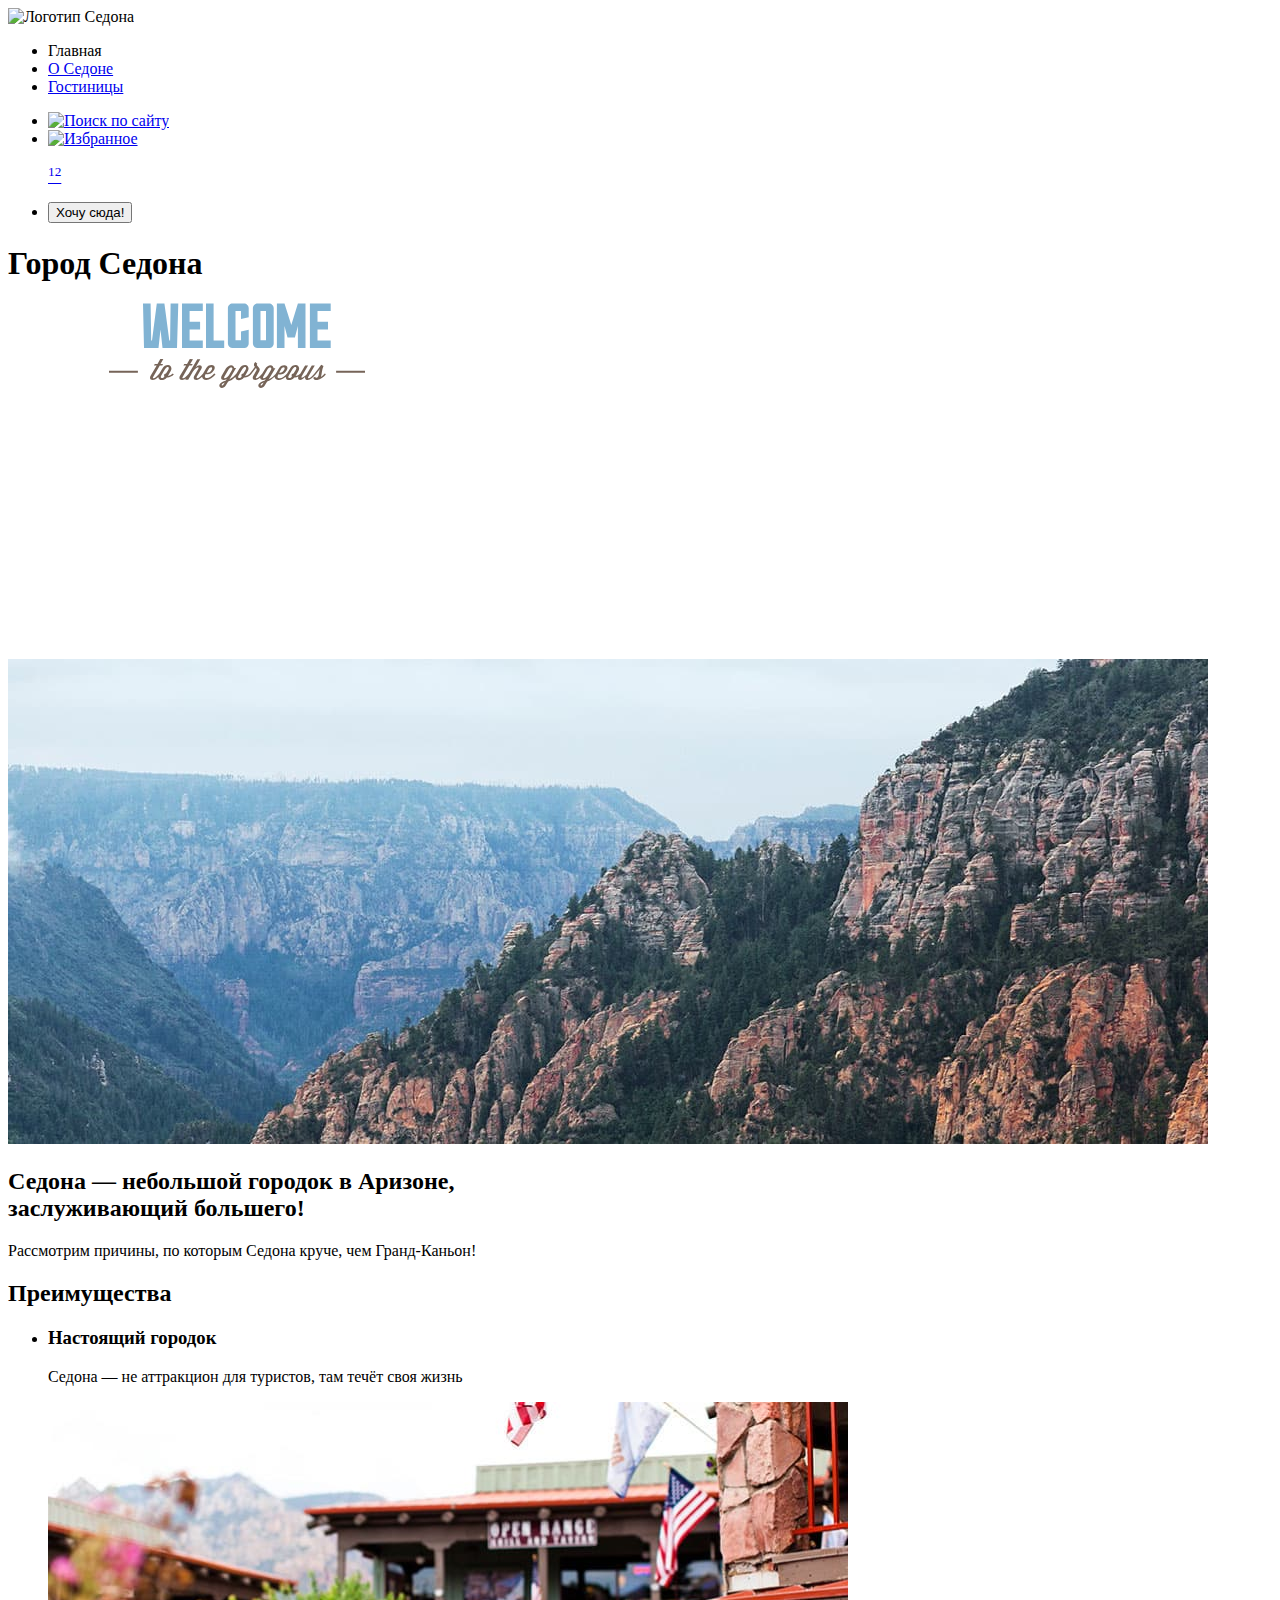
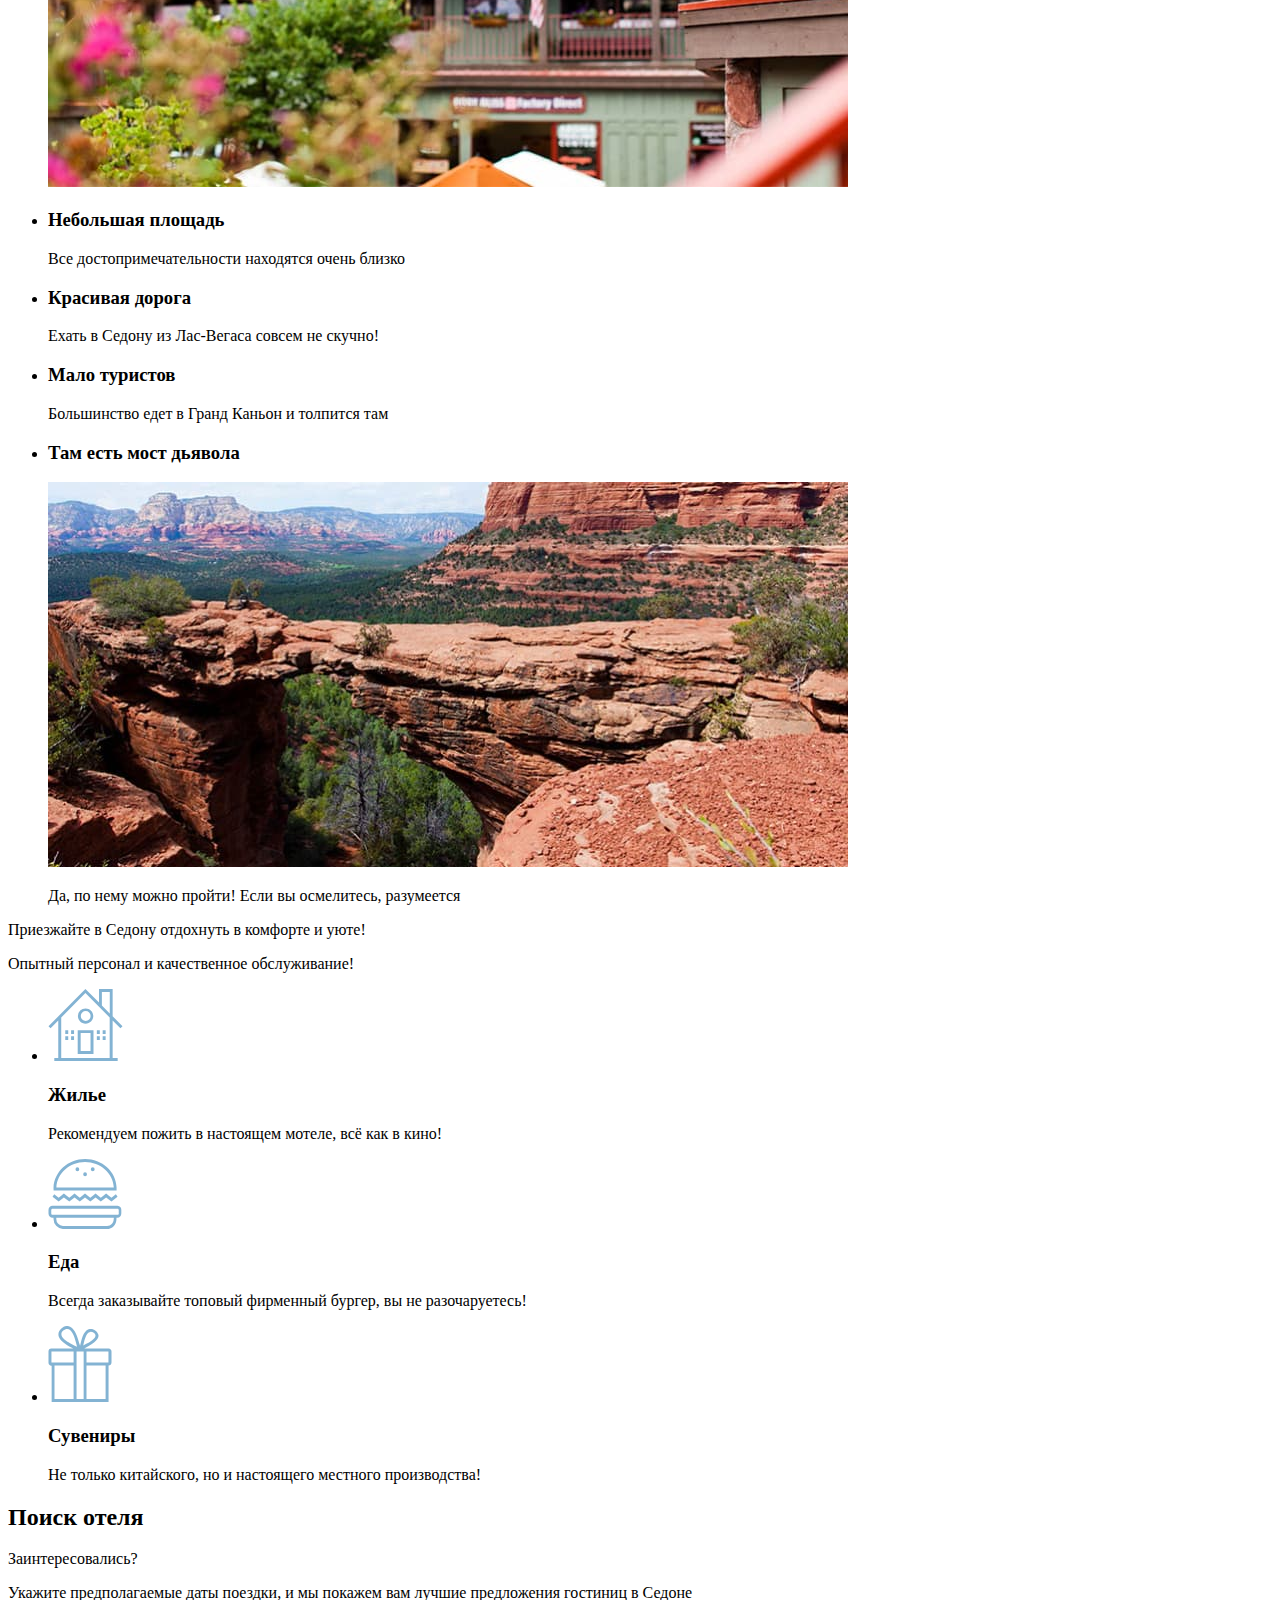
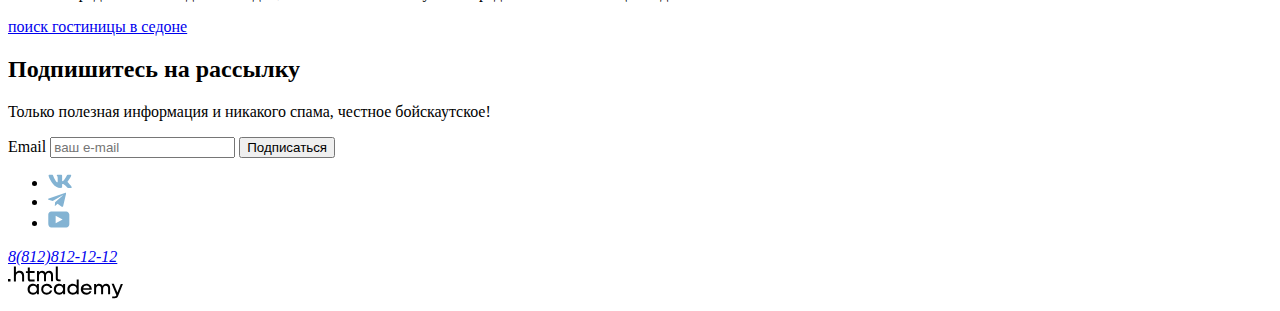
==== index.html @ ebd24264 "Добавляет стилевой файл" ====
<!DOCTYPE html>
<html lang="ru">
  <head>
    <meta charset="utf-8">
    <title>HTML Academy: Седона</title>
    <link rel="stylesheet" href="styles/styles.css">
  </head>
  <body>
    <header class="page-header">
      <a class=logo-link>
       <img class="page-header-logo" src="images\index\header\logo.svg" width="140" height="70"  alt="Логотип Седона">
      </a>
      <nav class="navigation">
        <ul class="navigation-list">
          <li class="navigation-item">
            <a class="navigation-link navigation-link-current">Главная</a>
          </li>
          <li class="navigation-item">
            <a class="navigation-link" href="#">О Седоне</a>
          </li>
          <li class="navigation-item">
            <a class="navigation-link" href="catalog.html">Гостиницы</a>
          </li>
        </ul>
      </nav>
      <nav class="navigation-list navigation-user">
        <ul class="navigation-list">
          <li class="navigation-item">
            <a class="navigation-link" href="#">
              <img class="logo" src="images\index\header\searchicon.svg" width="18" height="18" alt="Поиск по сайту">
            </a>
          </li>
          <li class="navigation-item">
            <a class="navigation-link" href="#">
              <img class="logo" src="images\index\header\hearticon.svg" width="18" height="17" alt="Избранное">
              <p>
                <sup>
                  12
                </sup>
              </p>
            </a>
          </li>
          <li>
          <button type="button">Хочу сюда!</button>
          </li>
        </ul>
      </nav>
    </header>
    <main class="main-index">
      <h1 class="visually-hiden">Город Седона</h1>
      <img class="greetings-picture" src="images\index\main\welcome.svg" width="458" height="352" alt="welcome to the gorgeous sedona, because the grand canyon is sucks!">
      <img class="background-picture" src="images\index\main\indexbackground.jpg" width="1200" height="485" alt="Пейзаж скалистой местности">
      <section class="greetings">
        <h2 class="greetings-description">Седона — небольшой городок в Аризоне,<br>
          заслуживающий большего!</h2>
        <p class="greetings-description-review">Рассмотрим причины, по которым Седона круче, чем Гранд-Каньон!</p>
      </section>
      <section class="advantages">
        <h2 class="visually-hiden">Преимущества</h2>
        <ul class="advantages-list">
          <li class="advantages-item">
            <h3 class="advantages-title">Настоящий городок</h3>
            <p class="advantages-description">Седона — не аттракцион для туристов, там течёт своя жизнь</p>
            <img src="images\index\main\photo1.jpg" width="800" height="385" alt="Открытая терасса ресторана, на заднем плане горы">
          </li>
          <li class="advantages-item">
            <h3 class="advantages-title">Небольшая площадь</h3>
            <p class="advantages-description">Все достопримечательности находятся очень близко</p>
          </li>
          <li class="advantages-item">
            <h3 class="advantages-title">Красивая дорога</h3>
            <p class="advantages-description">Ехать в Седону из Лас-Вегаса совсем не скучно!</p>
          </li>
          <li class="advantages-item">
            <h3 class="advantages-title">Мало туристов</h3>
            <p class="advantages-description">Большинство едет в Гранд Каньон и толпится там</p>
          </li>
          <li class="advantages-item">
            <h3 class="advantages-title">Там есть мост дьявола</h3>
            <img src="images\index\main\photo2.jpg"width="800"height="385" alt="Вид на каньон и мост дьявола">
            <p class="advantages-description">Да, по нему можно пройти! Если вы осмелитесь, разумеется</p>
          </li>
        </ul>
      </section>
      <section class="invitation">
          <p class="invitation">Приезжайте в Седону отдохнуть в комфорте и уюте!</p>
          <p class="invitation">Опытный персонал и качественное обслуживание!</p>
        <ul class="invitation-advertising">
          <li class="invitation-advertising-item">
            <img class="logo-invitation" src="images\index\main\vectorhouse.svg" width="75" height="72" alt="Логотип Дом">
            <h3 class="invitation-advertising-title">Жилье</h3>
            <p class="invitation-advertising-description">Рекомендуем пожить в настоящем мотеле,
              всё как в кино!</p>
          </li>
          <li class="invitation-advertising-item">
            <img class="logo-invitation" src="images\index\main\vectorburger.svg" width="74" height="70" alt="Логотип Бургер">
            <h3 class="invitation-advertising-title">Еда</h3>
            <p class="invitation-advertising-description">Всегда заказывайте
              топовый фирменный бургер, вы не разочаруетесь!</p>
          </li>
          <li class="invitation-advertising-item">
            <img class="logo-invitation" src="images\index\main\vectorbox.svg" width="64" height="76" alt="Логотип Подарок">
            <h3 class="invitation-advertising-title">Сувениры</h3>
            <p class="invitation-advertising-description">Не только китайского,
              но и настоящего местного производства!</p>
          </li>
        </ul>
      </section>
      <section class="hotel-search">
        <h2 class="visually-hiden">Поиск отеля</h2>
        <p class="hotel-search-description">Заинтересовались?</p>
        <p class="hotel-search-description">Укажите предполагаемые даты поездки, и мы покажем вам лучшие предложения гостиниц в Седоне</p>
        <a class="button-hotel-search" href="catalog.html">поиск гостиницы в седоне</a>
      </section>
      <section class="subscribe">
        <h2 class="subscribe-invitation">Подпишитесь на рассылку</h2>
        <p>Только полезная информация и никакого спама, честное бойскаутское!</p>
        <form class="newsletter-form" action="https://echo.htmlacademy.ru/" method="post">
          <label class="visually-hiden" for="newsletter-email">Email</label>
          <input class="field"  placeholder="ваш e-mail" type="email" name="newsletter-email" id="newsletter-email" required>
          <button class="button newsletter-button" type="submit">
            <span class="subscribe">Подписаться</span>
          </button>
        </form>
      </section>
    </main>
    <footer class="page-footer">
      <ul class="navigation-list">
       <li class="link-item">
         <a class="social-link" href="#">
           <img class="logo" src="images\index\footer\vectorvk.svg" width="24" height="14" alt="мы вконтакте">
         </a>
       </li>
       <li class="link-item">
         <a class="social-link" href="#">
           <img class="logo" src="images\index\footer\vectortg.svg" width="18" height="15" alt="мы в telegram">
         </a>
       </li>
       <li>
         <a class="social-link" href="#">
           <img class="logo" src="images\index\footer\vectoru.svg" width="22" height="17" alt="мы на youtube">
         </a>
       </li>
     </ul>
     <address class="contacts-address">
      <a class="contacts-phone" href="tel:8(812)812-12-12">8(812)812-12-12</a>
     </address>
     <img class="logo" src="images\index\footer\htmlacademy.svg" width="115" height="33" alt="html academy">
    </footer>
  </body>
</html>
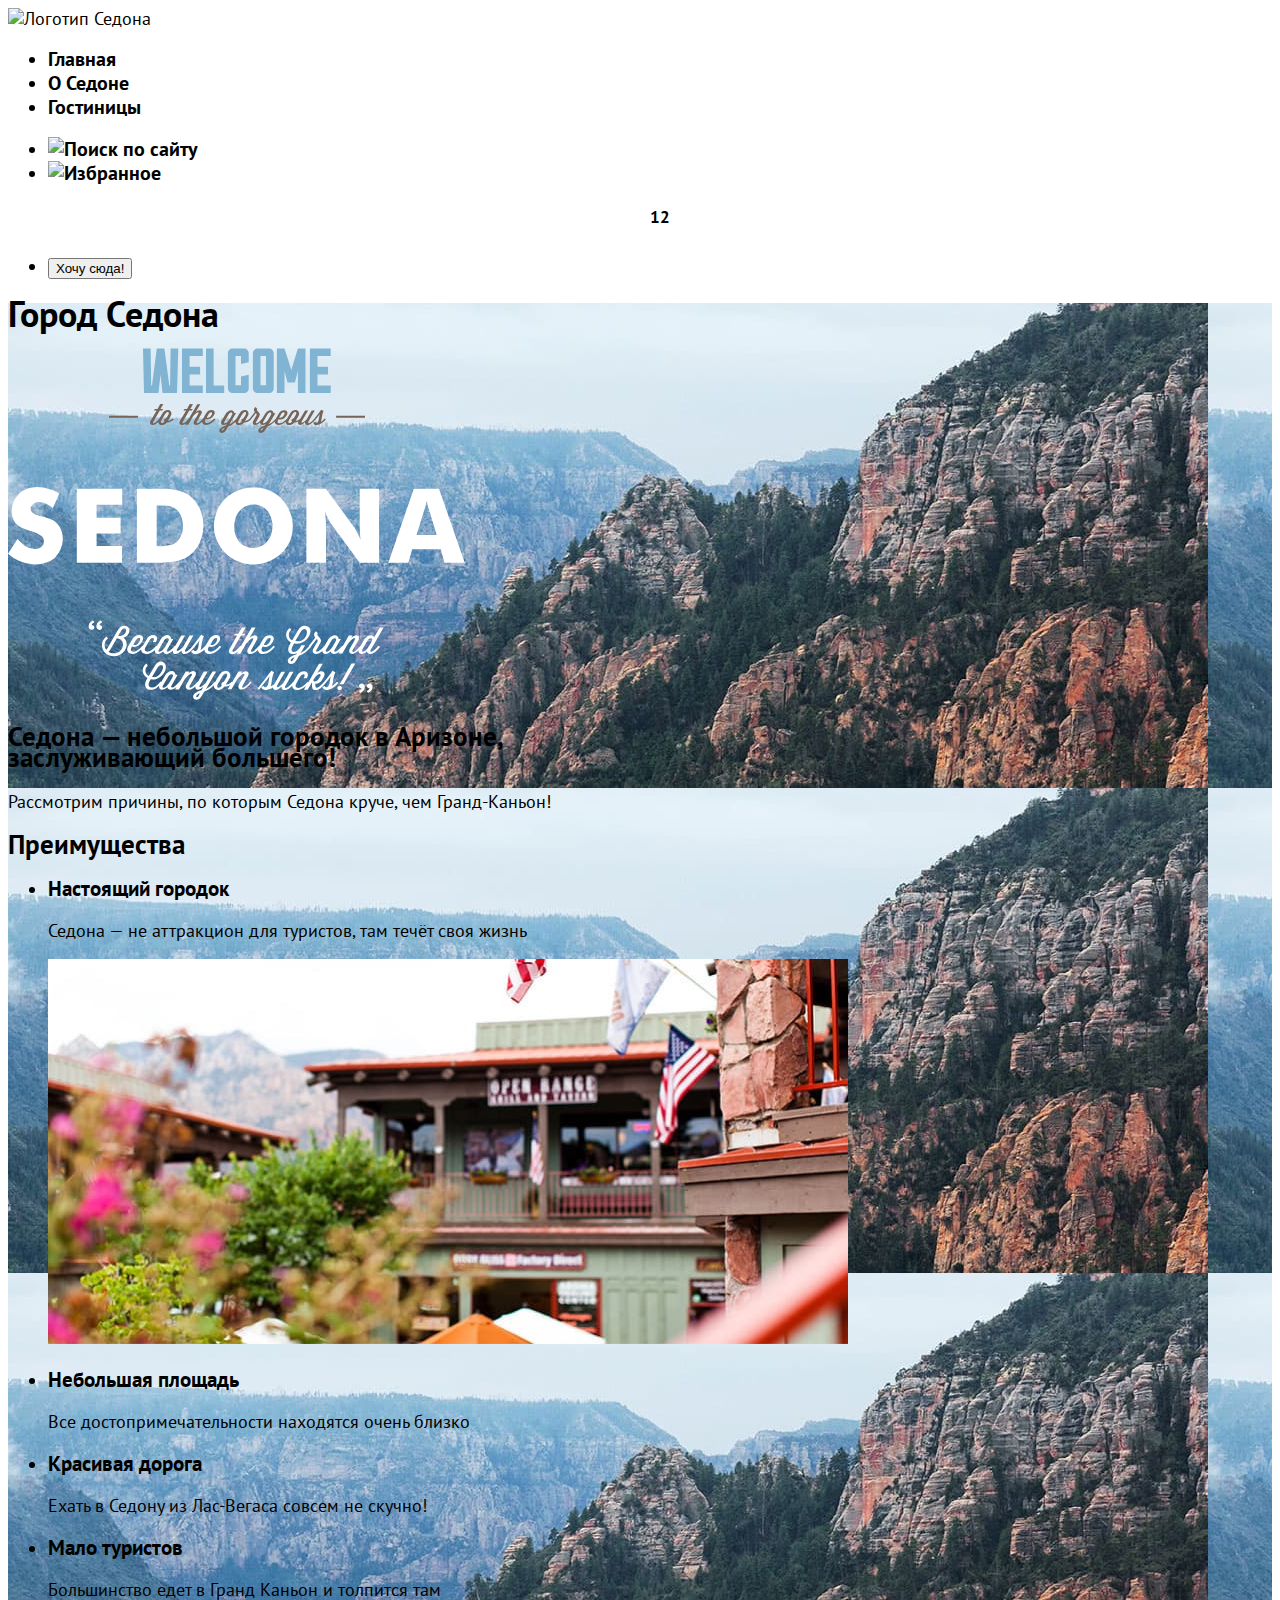
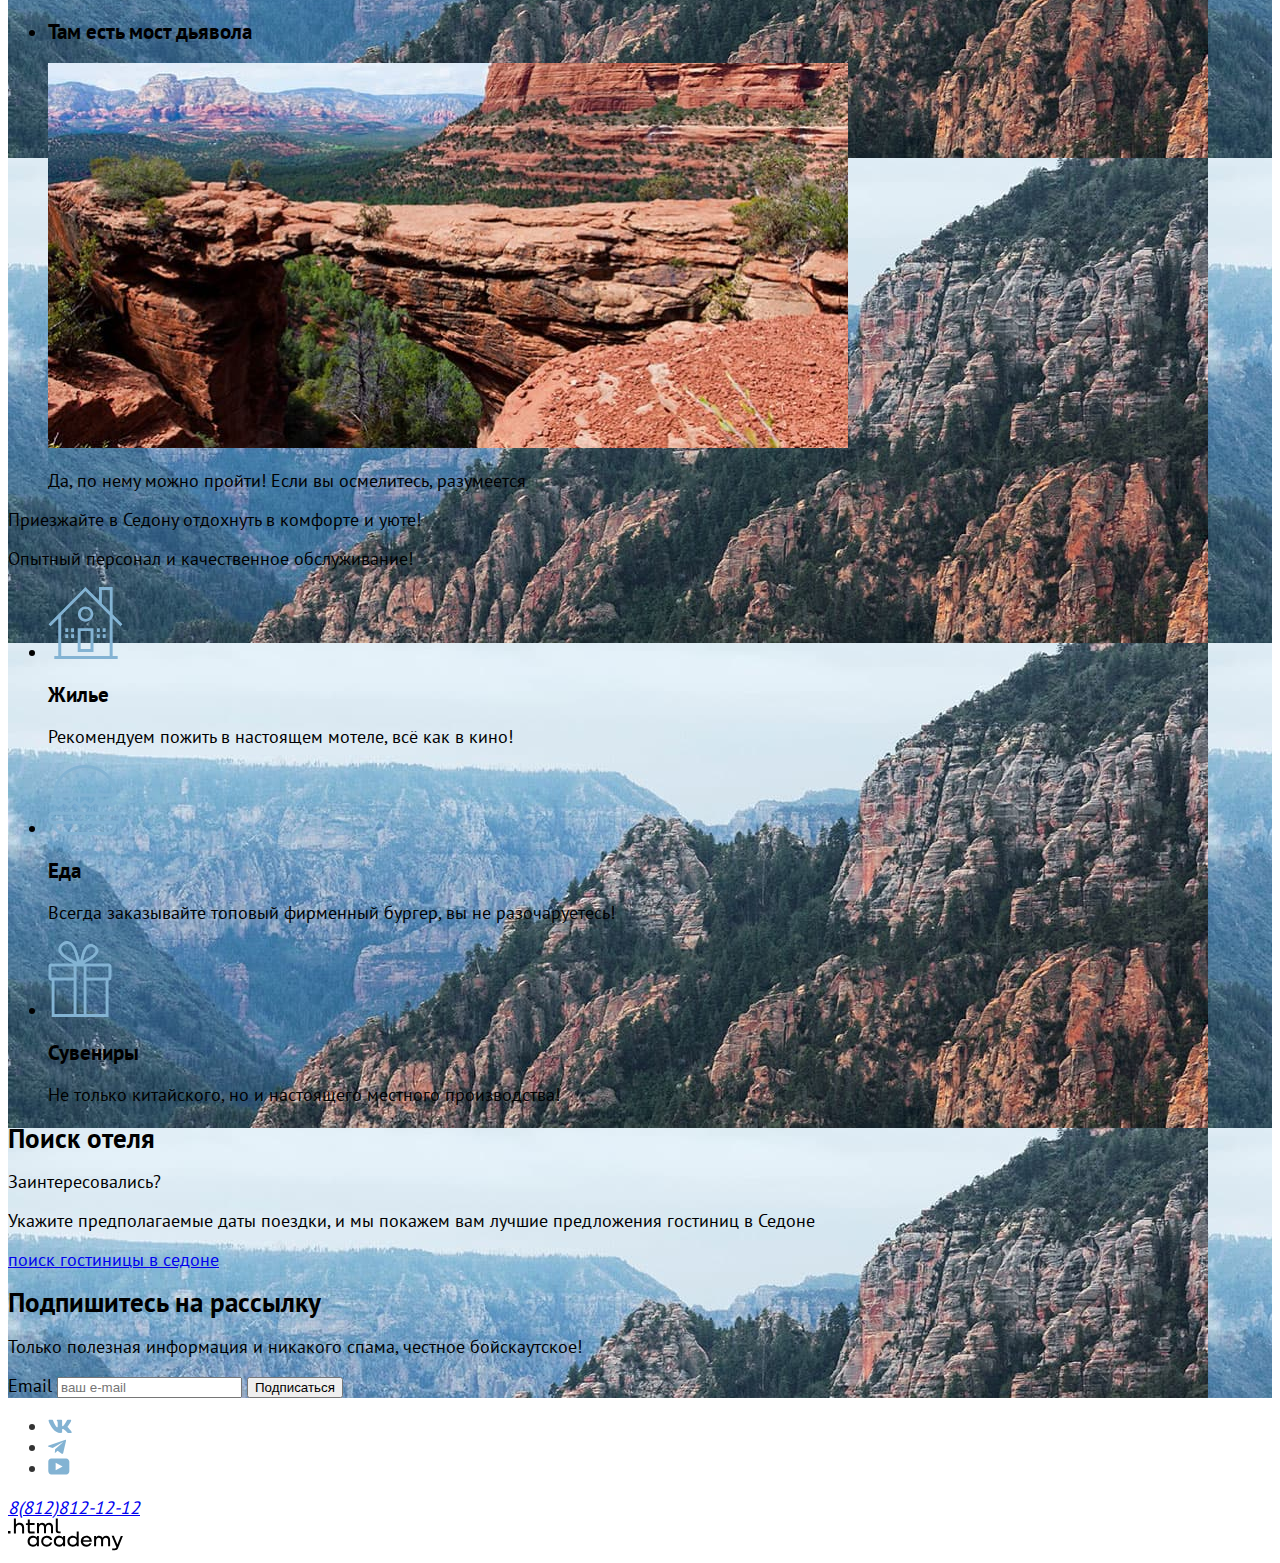
==== commit 7007a2ed: "Добавляет стили и фоновое изображение" ====
--- a/index.html
+++ b/index.html
@@ -49,7 +49,6 @@
     <main class="main-index">
       <h1 class="visually-hiden">Город Седона</h1>
       <img class="greetings-picture" src="images\index\main\welcome.svg" width="458" height="352" alt="welcome to the gorgeous sedona, because the grand canyon is sucks!">
-      <img class="background-picture" src="images\index\main\indexbackground.jpg" width="1200" height="485" alt="Пейзаж скалистой местности">
       <section class="greetings">
         <h2 class="greetings-description">Седона — небольшой городок в Аризоне,<br>
           заслуживающий большего!</h2>
--- a/styles/styles.css
+++ b/styles/styles.css
@@ -0,0 +1,47 @@
+
+@font-face{
+    font-family: "PT Sans";
+    font-style: normal;
+    font-weight: 400;
+    src: url("../fonts/ptsans-400.woff2") format("woff2");
+    font-display: swap;
+}
+
+
+@font-face{
+    font-family: "PT Sans";
+    font-style: normal;
+    font-weight: 700;
+    src: url("../fonts/ptsans-700.woff2") format("woff2");
+    font-display: swap;
+}
+
+body {
+    font-family: "PT Sans", sans-serif;
+    font-size: 18px;
+    line-height: 21px;
+    color:#333333;
+    background-color:#ffffff ;
+}
+
+.page-header {
+color: #000000;
+background-color: #ffffff;
+}
+
+.navigation-link {
+    font-family: "PT Sans", sans-serif;
+    font-size: 20px;
+    line-height: 24px;
+    font-weight: 700;
+    text-align: center;
+    color: inherit;
+    background-color: #ffffff;
+    text-decoration: none;
+}
+
+.main-index {
+    color: #000000;
+    background-color: #ffffff;
+    background-image: url("../images/index/main/indexbackground.jpg");
+}
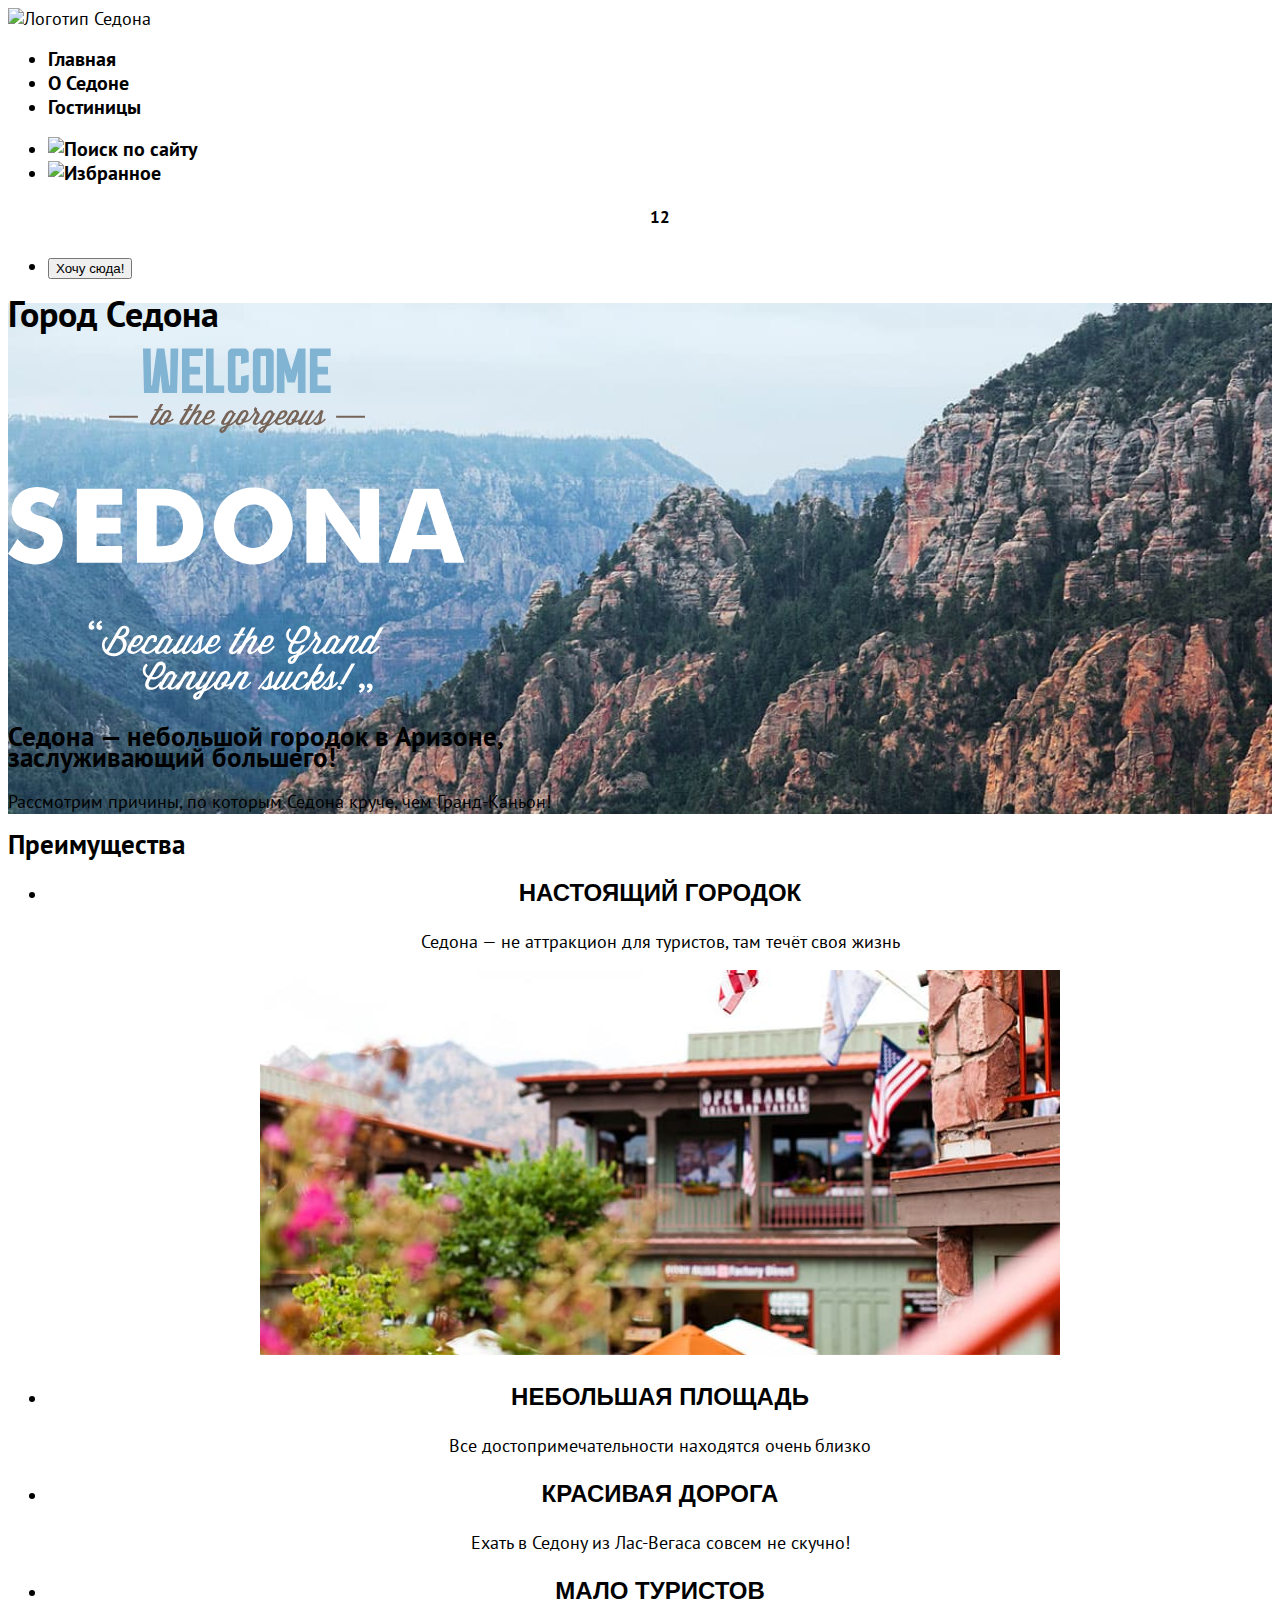
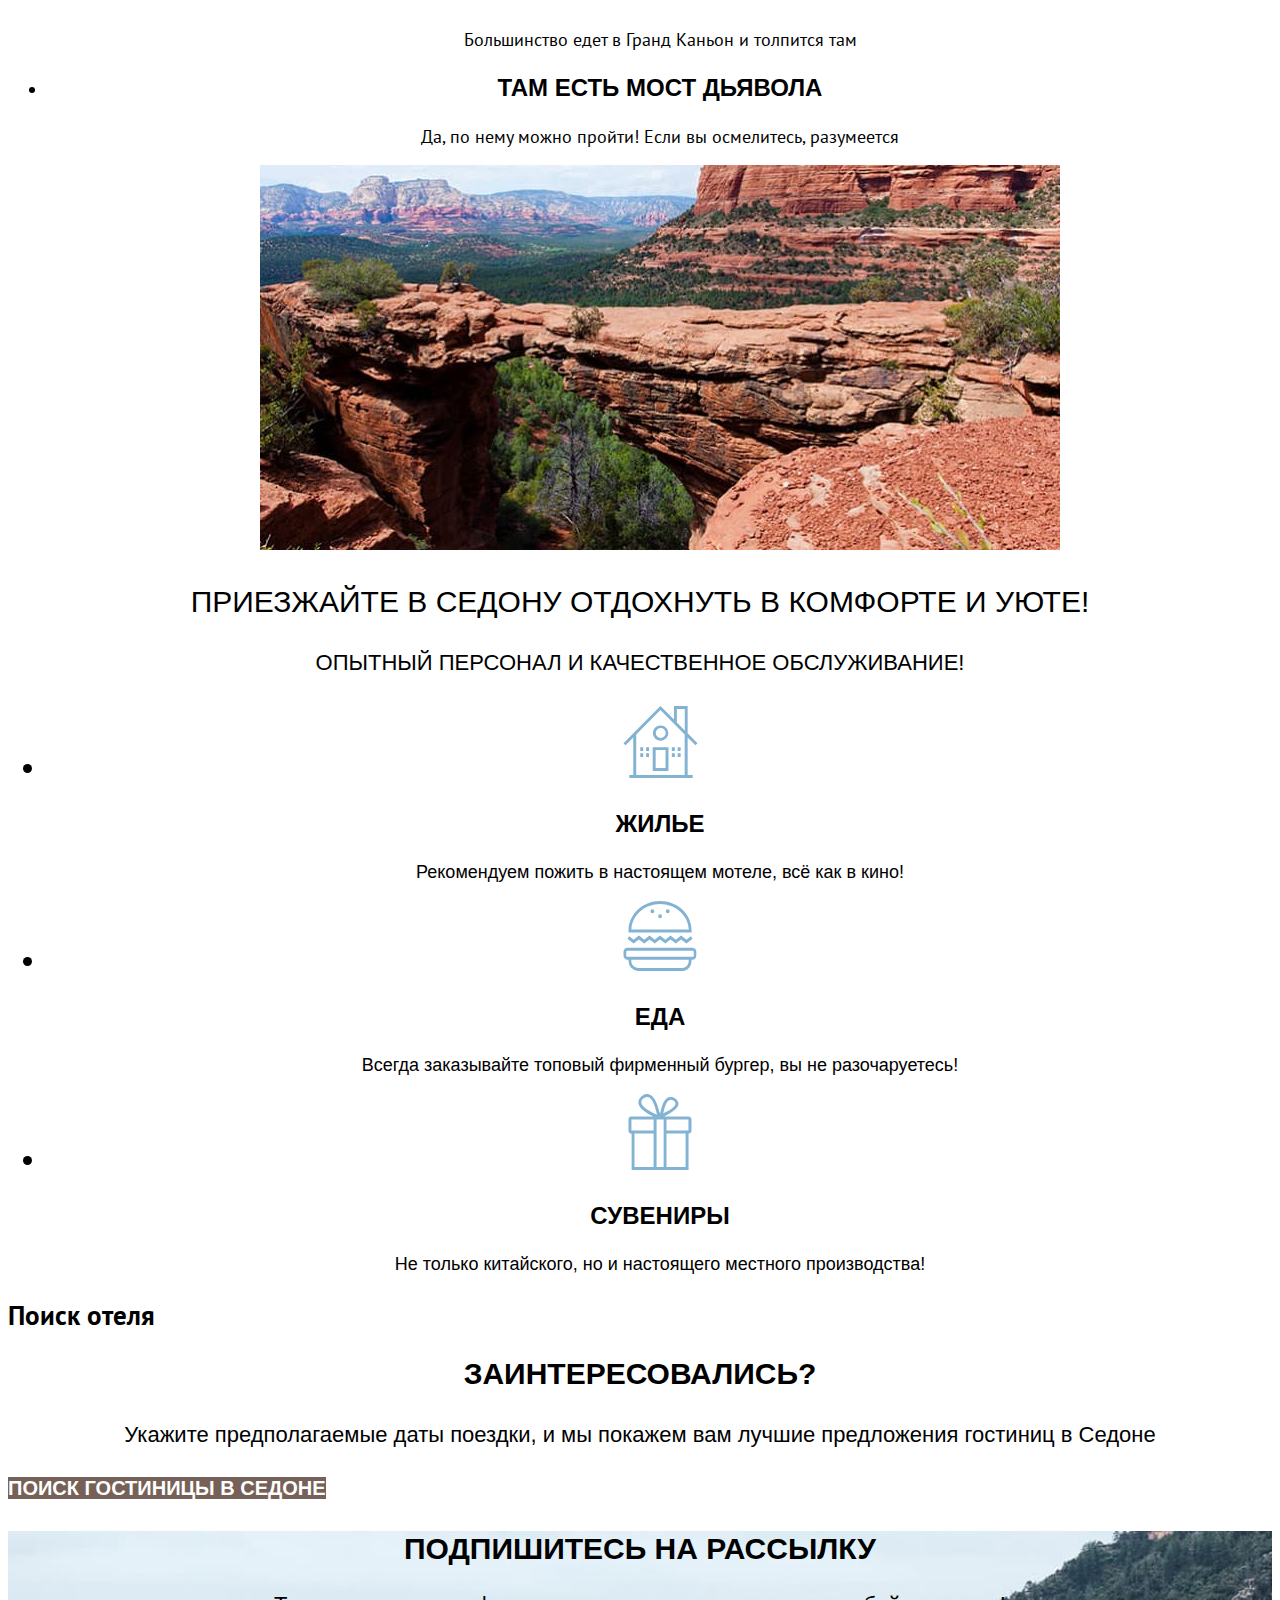
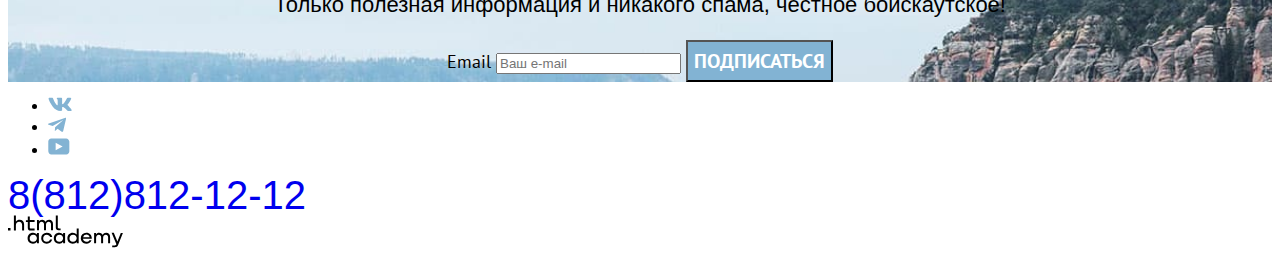
==== commit 861d2a25: "Доделывает стилизацию" ====
--- a/index.html
+++ b/index.html
@@ -13,7 +13,7 @@
       <nav class="navigation">
         <ul class="navigation-list">
           <li class="navigation-item">
-            <a class="navigation-link navigation-link-current">Главная</a>
+            <a class="navigation-link-current">Главная</a>
           </li>
           <li class="navigation-item">
             <a class="navigation-link" href="#">О Седоне</a>
@@ -47,7 +47,7 @@
       </nav>
     </header>
     <main class="main-index">
-      <h1 class="visually-hiden">Город Седона</h1>
+      <h1 class="visually-hidden">Город Седона</h1>
       <img class="greetings-picture" src="images\index\main\welcome.svg" width="458" height="352" alt="welcome to the gorgeous sedona, because the grand canyon is sucks!">
       <section class="greetings">
         <h2 class="greetings-description">Седона — небольшой городок в Аризоне,<br>
@@ -55,7 +55,7 @@
         <p class="greetings-description-review">Рассмотрим причины, по которым Седона круче, чем Гранд-Каньон!</p>
       </section>
       <section class="advantages">
-        <h2 class="visually-hiden">Преимущества</h2>
+        <h2 class="visually-hidden">Преимущества</h2>
         <ul class="advantages-list">
           <li class="advantages-item">
             <h3 class="advantages-title">Настоящий городок</h3>
@@ -76,14 +76,14 @@
           </li>
           <li class="advantages-item">
             <h3 class="advantages-title">Там есть мост дьявола</h3>
+            <p class="advantages-description">Да, по нему можно пройти! Если вы осмелитесь, разумеется</p>
             <img src="images\index\main\photo2.jpg"width="800"height="385" alt="Вид на каньон и мост дьявола">
-            <p class="advantages-description">Да, по нему можно пройти! Если вы осмелитесь, разумеется</p>
           </li>
         </ul>
       </section>
       <section class="invitation">
           <p class="invitation">Приезжайте в Седону отдохнуть в комфорте и уюте!</p>
-          <p class="invitation">Опытный персонал и качественное обслуживание!</p>
+          <p class="invitation-description">Опытный персонал и качественное обслуживание!</p>
         <ul class="invitation-advertising">
           <li class="invitation-advertising-item">
             <img class="logo-invitation" src="images\index\main\vectorhouse.svg" width="75" height="72" alt="Логотип Дом">
@@ -106,19 +106,19 @@
         </ul>
       </section>
       <section class="hotel-search">
-        <h2 class="visually-hiden">Поиск отеля</h2>
-        <p class="hotel-search-description">Заинтересовались?</p>
+        <h2 class="visually-hidden">Поиск отеля</h2>
+        <p class="hotel-search-name">Заинтересовались?</p>
         <p class="hotel-search-description">Укажите предполагаемые даты поездки, и мы покажем вам лучшие предложения гостиниц в Седоне</p>
         <a class="button-hotel-search" href="catalog.html">поиск гостиницы в седоне</a>
       </section>
       <section class="subscribe">
         <h2 class="subscribe-invitation">Подпишитесь на рассылку</h2>
-        <p>Только полезная информация и никакого спама, честное бойскаутское!</p>
+        <p class="subscribe-invitation-description">Только полезная информация и никакого спама, честное бойскаутское!</p>
         <form class="newsletter-form" action="https://echo.htmlacademy.ru/" method="post">
-          <label class="visually-hiden" for="newsletter-email">Email</label>
-          <input class="field"  placeholder="ваш e-mail" type="email" name="newsletter-email" id="newsletter-email" required>
+          <label class="visually-hidden" for="newsletter-email">Email</label>
+          <input class="field"  placeholder="Ваш e-mail" type="email" name="newsletter-email" id="newsletter-email" required>
           <button class="button newsletter-button" type="submit">
-            <span class="subscribe">Подписаться</span>
+            <span class="subscribe-button">Подписаться</span>
           </button>
         </form>
       </section>
--- a/styles/styles.css
+++ b/styles/styles.css
@@ -24,9 +24,32 @@
     background-color:#ffffff ;
 }
 
+.button {
+  font-family: inherit;
+  font-size: 20px;
+  line-height: 36px;
+  font-weight: 700;
+  text-align: center;
+  color: #ffffff;
+  background-color: #82B3D3;
+  text-decoration: none;
+  text-transform: uppercase;
+}
+
 .page-header {
 color: #000000;
 background-color: #ffffff;
+}
+
+.navigation-link-current {
+    font-family: "PT Sans", sans-serif;
+    font-size: 20px;
+    line-height: 24px;
+    font-weight: 700;
+    text-align: center;
+    color: inherit;
+    background-color: #ffffff;
+    text-decoration: solid;
 }
 
 .navigation-link {
@@ -44,4 +67,271 @@
     color: #000000;
     background-color: #ffffff;
     background-image: url("../images/index/main/indexbackground.jpg");
-}
+    background-size: 100% auto;
+    background-repeat: no-repeat;
+}
+
+.advantages-list {
+    text-align: center;
+}
+
+.advantages-title {
+  font-family: "PT Sans Narrow", sans-serif;
+  font-size: 24px;
+  line-height: 28px;
+  text-transform: uppercase;
+}
+
+.invitation {
+  font-family: "PT Sans Narrow", sans-serif;
+  font-size: 30px;
+  line-height: 36px;
+  text-align: center;
+  text-transform: uppercase;
+}
+
+.invitation-description {
+  font-size: 22px;
+  line-height: 26px;
+}
+
+.invitation-advertising-title {
+  font-family: "PT Sans Narrow", sans-serif;
+  font-size: 24px;
+  line-height: 28px;
+  text-align: center;
+  text-transform: uppercase;
+}
+
+.invitation-advertising-description {
+  font-family: "PT Sans Narrow", sans-serif;
+  font-weight: 400;
+  font-size: 18px;
+  line-height: 21px;
+  text-align: center;
+  text-transform: none;
+}
+
+.hotel-search{
+  color: #000000;
+  background-color: #ffffff;
+}
+
+.hotel-search-name {
+font-family: "PT Sans Narrow", sans-serif;
+font-weight: 700;
+font-size: 30px;
+line-height: 36px;
+text-align: center;
+text-transform: uppercase;
+}
+
+.hotel-search-description {
+  font-family: "PT Sans Narrow", sans-serif;
+  font-weight: 400;
+  font-size: 22px;
+  line-height: 26px;
+  text-align: center;
+  text-transform: none;
+}
+
+.button-hotel-search{
+  font-family: "PT Sans Narrow", sans-serif;
+  color: #FFFFFF;
+  background-color: #756157;
+  font-weight: 700;
+  font-size: 20px;
+  line-height: 36px;
+  text-align: center;
+  text-transform: uppercase;
+  text-decoration: none;
+}
+
+.subscribe {
+  color: #000000;
+  background-color: #ffffff;
+  background-image: url("../images/index/main/indexbackground.jpg");
+  background-size: 100% auto;
+  background-repeat: no-repeat;
+
+}
+
+.subscribe-invitation {
+  font-family: "PT Sans Narrow", sans-serif;
+  font-weight: 700;
+  font-size: 30px;
+  line-height: 36px;
+  text-align: center;
+  text-transform: uppercase;
+}
+
+.subscribe-invitation-description {
+    font-family: "PT Sans Narrow", sans-serif;
+    font-weight: 400;
+    font-size: 22px;
+    line-height: 26px;
+    text-align: center;
+    text-transform: none;
+}
+
+.newsletter-form{
+  font-weight: 400;
+  font-size: 18px;
+  line-height: 24px;
+  text-align: center;
+}
+
+.page-footer {
+  font-size: 14px;
+  font-weight: 700;
+  color: #000000;
+  background-color: #ffffff;
+}
+
+.contacts-phone{
+    font-family: "PT Sans Narrow", sans-serif;
+    font-weight: 400;
+    font-size: 40px;
+    font-style: normal;
+    line-height: 40px;
+    text-align: center;
+    text-decoration: none;
+}
+
+.inner-header-title {
+  font-weight: 700;
+  font-size: 60px;
+  line-height: 78px;
+  text-transform: capitalize;
+}
+
+.breadcrumbs {
+  color: #ffffff;
+  background-color: #82B3D3;
+  background-image: url("../images/index/main/indexbackground.jpg");
+}
+
+.breadcrumbs-link {
+  color: inherit;
+}
+
+.catalog-filter-title {
+  font-family: "PT Sans Narrow", sans-serif;
+  font-size: 20px;
+  line-height: 24px;
+  font-weight: 700;
+  color: #242424;
+  text-transform: capitalize;
+}
+
+.catalog-filter-item {
+  font-size: 18px;
+  line-height: 23px;
+  font-weight: 400;
+  color: #ffffff;
+  background-color: #000000;
+}
+
+.button-current {
+  font-size: 20px;
+  line-height: 36px;
+  font-weight: 700;
+  text-align: center;
+  color: #000000;
+  background: none;
+  text-decoration: none;
+  text-transform: uppercase;
+}
+
+.search {
+  font-family: "PT Sans Narrow", sans-serif;
+  font-size: 30px;
+  line-height: 36px;
+  font-weight: 700;
+}
+
+.select-control {
+  font-size: 18px;
+  line-height: 21px;
+  font-weight: 400;
+}
+
+.product-card-title {
+  font-family: "PT Sans Narrow", sans-serif;
+  color: #000000;
+  font-size: 24px;
+  line-height: 28px;
+  font-weight: 700;
+  text-decoration: none;
+}
+.product-card-name{
+  font-size: 18px;
+  line-height: 21px;
+  font-weight: 400;
+  text-decoration: none;
+}
+
+.product-card-price{
+  font-size: 18px;
+  line-height: 21px;
+  font-weight: 400;
+  text-decoration: none;
+  text-align: right;
+}
+
+.product-card-button{
+  font-size: 16px;
+  line-height: 20px;
+  font-weight: 700;
+  text-decoration: none;
+  color: #ffffff;
+  background-color: #756157;
+  text-transform: uppercase;
+  text-align: center;
+}
+
+.button-favorites{
+  font-size: 16px;
+  line-height: 20px;
+  font-weight: 700;
+  text-decoration: none;
+  color: #ffffff;
+  background-color: #82B3D3;
+  text-transform: uppercase;
+  text-align: center;
+}
+
+.product-card-rating{
+  font-size: 16px;
+  line-height: 20px;
+  font-weight: 700;
+  text-decoration: none;
+  color: #333333;
+  background-color: #F2F2F2;
+  text-transform: uppercase;
+  text-align: center;
+}
+
+.pagination {
+  background-color: #ffffff;
+}
+
+.pagination-button {
+  color: #ffffff;
+  background-color: #82B3D3;
+  text-decoration: none;
+  font-size: 20px;
+  line-height: 36px;
+  font-weight: 700;
+  text-align: center;
+}
+
+.pagination-button-current {
+  color: #000000;
+  background-color: #F2F2F2;
+  text-decoration: none;
+  font-size: 20px;
+  line-height: 36px;
+  font-weight: 700;
+  text-align: center;
+}
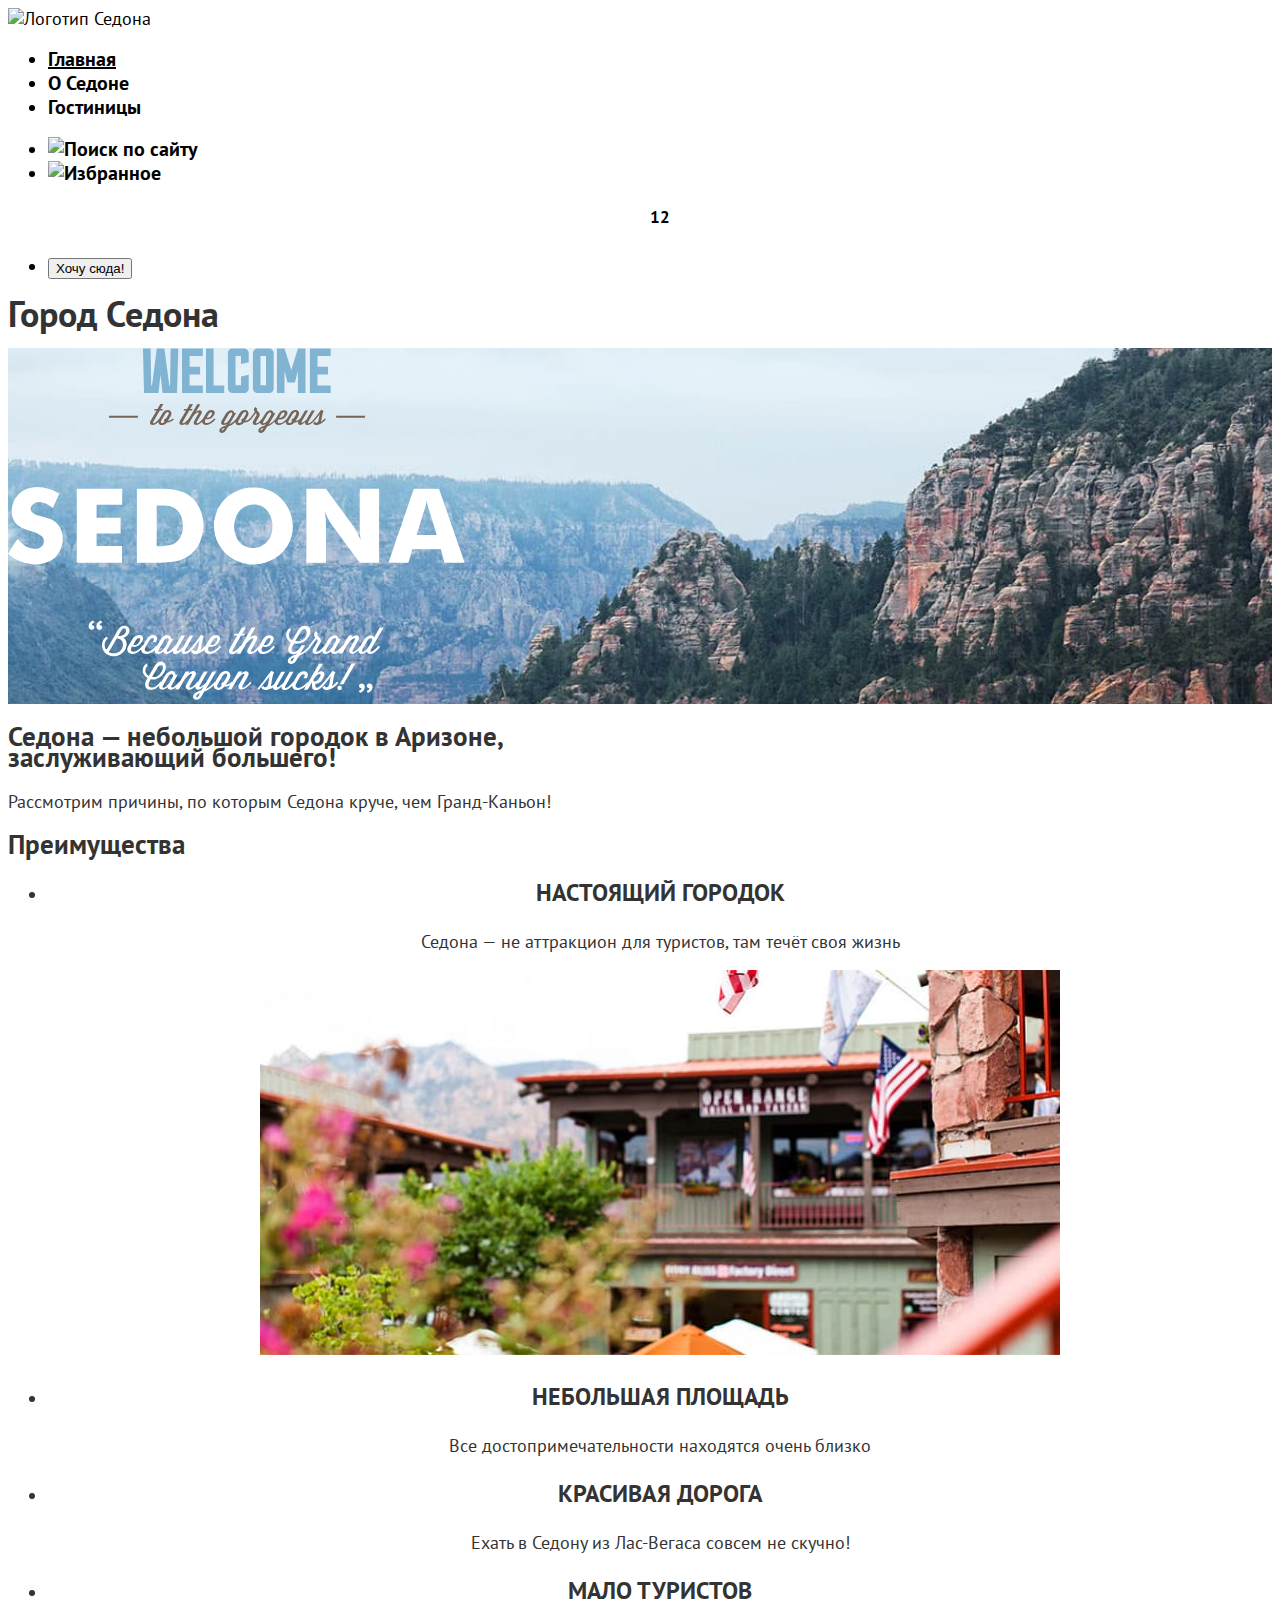
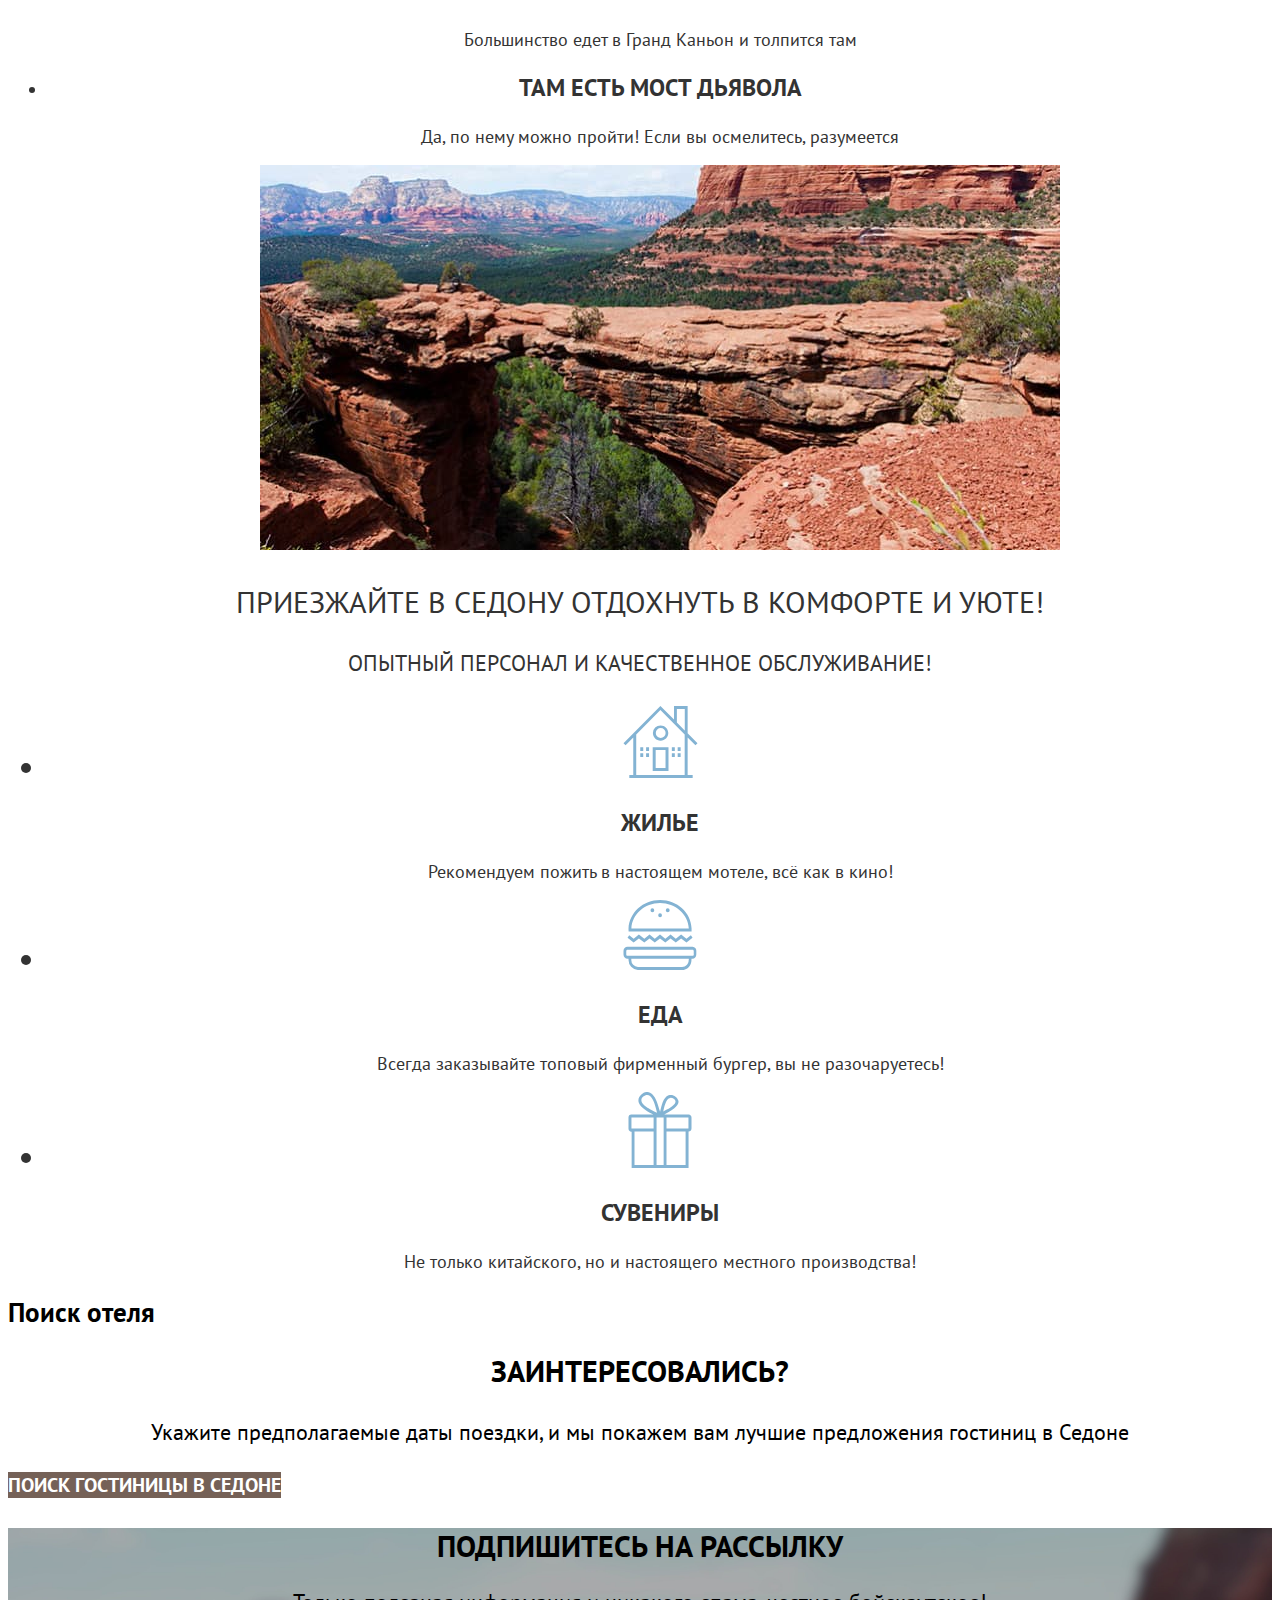
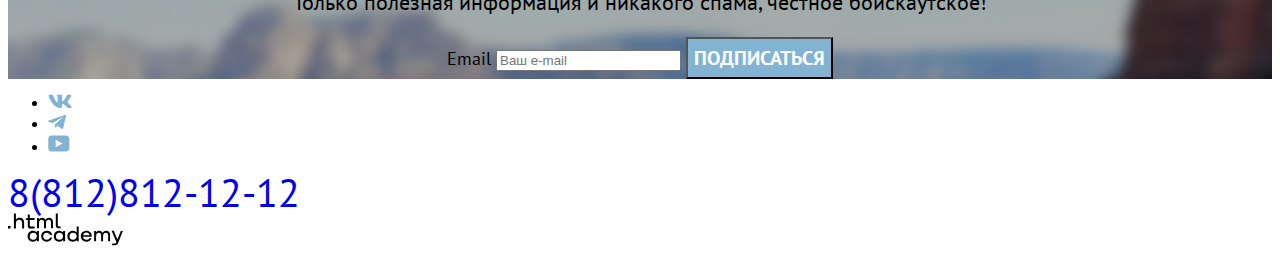
==== commit 96b0ac14: "Исправляет недочеты" ====
--- a/index.html
+++ b/index.html
@@ -48,7 +48,9 @@
     </header>
     <main class="main-index">
       <h1 class="visually-hidden">Город Седона</h1>
-      <img class="greetings-picture" src="images\index\main\welcome.svg" width="458" height="352" alt="welcome to the gorgeous sedona, because the grand canyon is sucks!">
+       <section class="town">
+        <img class="greetings-picture" src="images\index\main\welcome.svg" width="458" height="352" alt="welcome to the gorgeous sedona, because the grand canyon is sucks!">
+       </section>
       <section class="greetings">
         <h2 class="greetings-description">Седона — небольшой городок в Аризоне,<br>
           заслуживающий большего!</h2>
--- a/styles/styles.css
+++ b/styles/styles.css
@@ -1,27 +1,27 @@
 
 @font-face{
-    font-family: "PT Sans";
-    font-style: normal;
-    font-weight: 400;
-    src: url("../fonts/ptsans-400.woff2") format("woff2");
-    font-display: swap;
+  font-family: "PT Sans";
+  font-style: normal;
+  font-weight: 400;
+  src: url("../fonts/ptsans-400.woff2") format("woff2");
+  font-display: swap;
 }
 
 
 @font-face{
-    font-family: "PT Sans";
-    font-style: normal;
-    font-weight: 700;
-    src: url("../fonts/ptsans-700.woff2") format("woff2");
-    font-display: swap;
+  font-family: "PT Sans";
+  font-style: normal;
+  font-weight: 700;
+  src: url("../fonts/ptsans-700.woff2") format("woff2");
+  font-display: swap;
 }
 
 body {
-    font-family: "PT Sans", sans-serif;
-    font-size: 18px;
-    line-height: 21px;
-    color:#333333;
-    background-color:#ffffff ;
+  font-family: "PT Sans", sans-serif;
+  font-size: 18px;
+  line-height: 21px;
+  color:#333333;
+  background-color:#ffffff ;
 }
 
 .button {
@@ -38,52 +38,45 @@
 
 .page-header {
 color: #000000;
-background-color: #ffffff;
 }
 
 .navigation-link-current {
-    font-family: "PT Sans", sans-serif;
-    font-size: 20px;
-    line-height: 24px;
-    font-weight: 700;
-    text-align: center;
-    color: inherit;
-    background-color: #ffffff;
-    text-decoration: solid;
+  font-size: 20px;
+  line-height: 24px;
+  font-weight: 700;
+  text-align: center;
+  color: inherit;
+  text-decoration: underline;
 }
 
 .navigation-link {
-    font-family: "PT Sans", sans-serif;
-    font-size: 20px;
-    line-height: 24px;
-    font-weight: 700;
-    text-align: center;
-    color: inherit;
-    background-color: #ffffff;
-    text-decoration: none;
-}
-
-.main-index {
-    color: #000000;
-    background-color: #ffffff;
-    background-image: url("../images/index/main/indexbackground.jpg");
-    background-size: 100% auto;
-    background-repeat: no-repeat;
+  font-size: 20px;
+  line-height: 24px;
+  font-weight: 700;
+  text-align: center;
+  color: inherit;
+  text-decoration: none;
+}
+
+.town {
+  color: #000000;
+  background-color: #ffffff;
+  background-image: url("../images/index/main/indexbackground.jpg");
+  background-size: 100% auto;
+  background-repeat: no-repeat;
 }
 
 .advantages-list {
-    text-align: center;
+  text-align: center;
 }
 
 .advantages-title {
-  font-family: "PT Sans Narrow", sans-serif;
   font-size: 24px;
   line-height: 28px;
   text-transform: uppercase;
 }
 
 .invitation {
-  font-family: "PT Sans Narrow", sans-serif;
   font-size: 30px;
   line-height: 36px;
   text-align: center;
@@ -96,7 +89,6 @@
 }
 
 .invitation-advertising-title {
-  font-family: "PT Sans Narrow", sans-serif;
   font-size: 24px;
   line-height: 28px;
   text-align: center;
@@ -104,7 +96,6 @@
 }
 
 .invitation-advertising-description {
-  font-family: "PT Sans Narrow", sans-serif;
   font-weight: 400;
   font-size: 18px;
   line-height: 21px;
@@ -118,16 +109,14 @@
 }
 
 .hotel-search-name {
-font-family: "PT Sans Narrow", sans-serif;
-font-weight: 700;
-font-size: 30px;
-line-height: 36px;
-text-align: center;
-text-transform: uppercase;
+ font-weight: 700;
+ font-size: 30px;
+ line-height: 36px;
+ text-align: center;
+ text-transform: uppercase;
 }
 
 .hotel-search-description {
-  font-family: "PT Sans Narrow", sans-serif;
   font-weight: 400;
   font-size: 22px;
   line-height: 26px;
@@ -136,7 +125,6 @@
 }
 
 .button-hotel-search{
-  font-family: "PT Sans Narrow", sans-serif;
   color: #FFFFFF;
   background-color: #756157;
   font-weight: 700;
@@ -147,17 +135,16 @@
   text-decoration: none;
 }
 
-.subscribe {
-  color: #000000;
-  background-color: #ffffff;
-  background-image: url("../images/index/main/indexbackground.jpg");
+.subscribe{
+  color: #000000;
+  background-color: #ffffff;
+  background-image: url("../images/index/main/backgrounsecond.jpg");
   background-size: 100% auto;
   background-repeat: no-repeat;
-
-}
+}
+
 
 .subscribe-invitation {
-  font-family: "PT Sans Narrow", sans-serif;
   font-weight: 700;
   font-size: 30px;
   line-height: 36px;
@@ -166,12 +153,11 @@
 }
 
 .subscribe-invitation-description {
-    font-family: "PT Sans Narrow", sans-serif;
-    font-weight: 400;
-    font-size: 22px;
-    line-height: 26px;
-    text-align: center;
-    text-transform: none;
+  font-weight: 400;
+  font-size: 22px;
+  line-height: 26px;
+  text-align: center;
+  text-transform: none;
 }
 
 .newsletter-form{
@@ -189,16 +175,24 @@
 }
 
 .contacts-phone{
-    font-family: "PT Sans Narrow", sans-serif;
-    font-weight: 400;
-    font-size: 40px;
-    font-style: normal;
-    line-height: 40px;
-    text-align: center;
-    text-decoration: none;
+  font-weight: 400;
+  font-size: 40px;
+  font-style: normal;
+  line-height: 40px;
+  text-align: center;
+  text-decoration: none;
+}
+
+.hotels-filters {
+  background-image: url("../images/catalog/main/backgroundcatalog.jpg");
+  color:#ffffff;
+  background-color: #000000;
+  background-size: 100% auto;
+  background-repeat: no-repeat;
 }
 
 .inner-header-title {
+  color: #ffffff;
   font-weight: 700;
   font-size: 60px;
   line-height: 78px;
@@ -207,8 +201,6 @@
 
 .breadcrumbs {
   color: #ffffff;
-  background-color: #82B3D3;
-  background-image: url("../images/index/main/indexbackground.jpg");
 }
 
 .breadcrumbs-link {
@@ -216,11 +208,10 @@
 }
 
 .catalog-filter-title {
-  font-family: "PT Sans Narrow", sans-serif;
+  color: #ffffff;
   font-size: 20px;
   line-height: 24px;
   font-weight: 700;
-  color: #242424;
   text-transform: capitalize;
 }
 
@@ -229,7 +220,6 @@
   line-height: 23px;
   font-weight: 400;
   color: #ffffff;
-  background-color: #000000;
 }
 
 .button-current {
@@ -243,21 +233,39 @@
   text-transform: uppercase;
 }
 
+.button-catalog{
+  font-size: 16px;
+  line-height: 20px;
+  font-weight: 700;
+  text-align: center;
+  color: #ffffff;
+  background: none;
+  text-decoration: none;
+  text-transform: uppercase;
+}
+
+.button-catalog-current{
+  font-size: 16px;
+  line-height: 20px;
+  font-weight: 700;
+  text-align: center;
+  color: #ffffff;
+  background-color:#82B3D3;
+  text-decoration: none;
+  text-transform: uppercase;
+}
+
 .search {
-  font-family: "PT Sans Narrow", sans-serif;
   font-size: 30px;
   line-height: 36px;
   font-weight: 700;
 }
 
 .select-control {
-  font-size: 18px;
-  line-height: 21px;
   font-weight: 400;
 }
 
 .product-card-title {
-  font-family: "PT Sans Narrow", sans-serif;
   color: #000000;
   font-size: 24px;
   line-height: 28px;
@@ -265,15 +273,11 @@
   text-decoration: none;
 }
 .product-card-name{
-  font-size: 18px;
-  line-height: 21px;
   font-weight: 400;
   text-decoration: none;
 }
 
 .product-card-price{
-  font-size: 18px;
-  line-height: 21px;
   font-weight: 400;
   text-decoration: none;
   text-align: right;
@@ -335,3 +339,10 @@
   font-weight: 700;
   text-align: center;
 }
+
+.subscribe-catalog{
+  color: #000000;
+  background-color: #ffffff;
+  background-size: 100% auto;
+  background-repeat: no-repeat;
+}
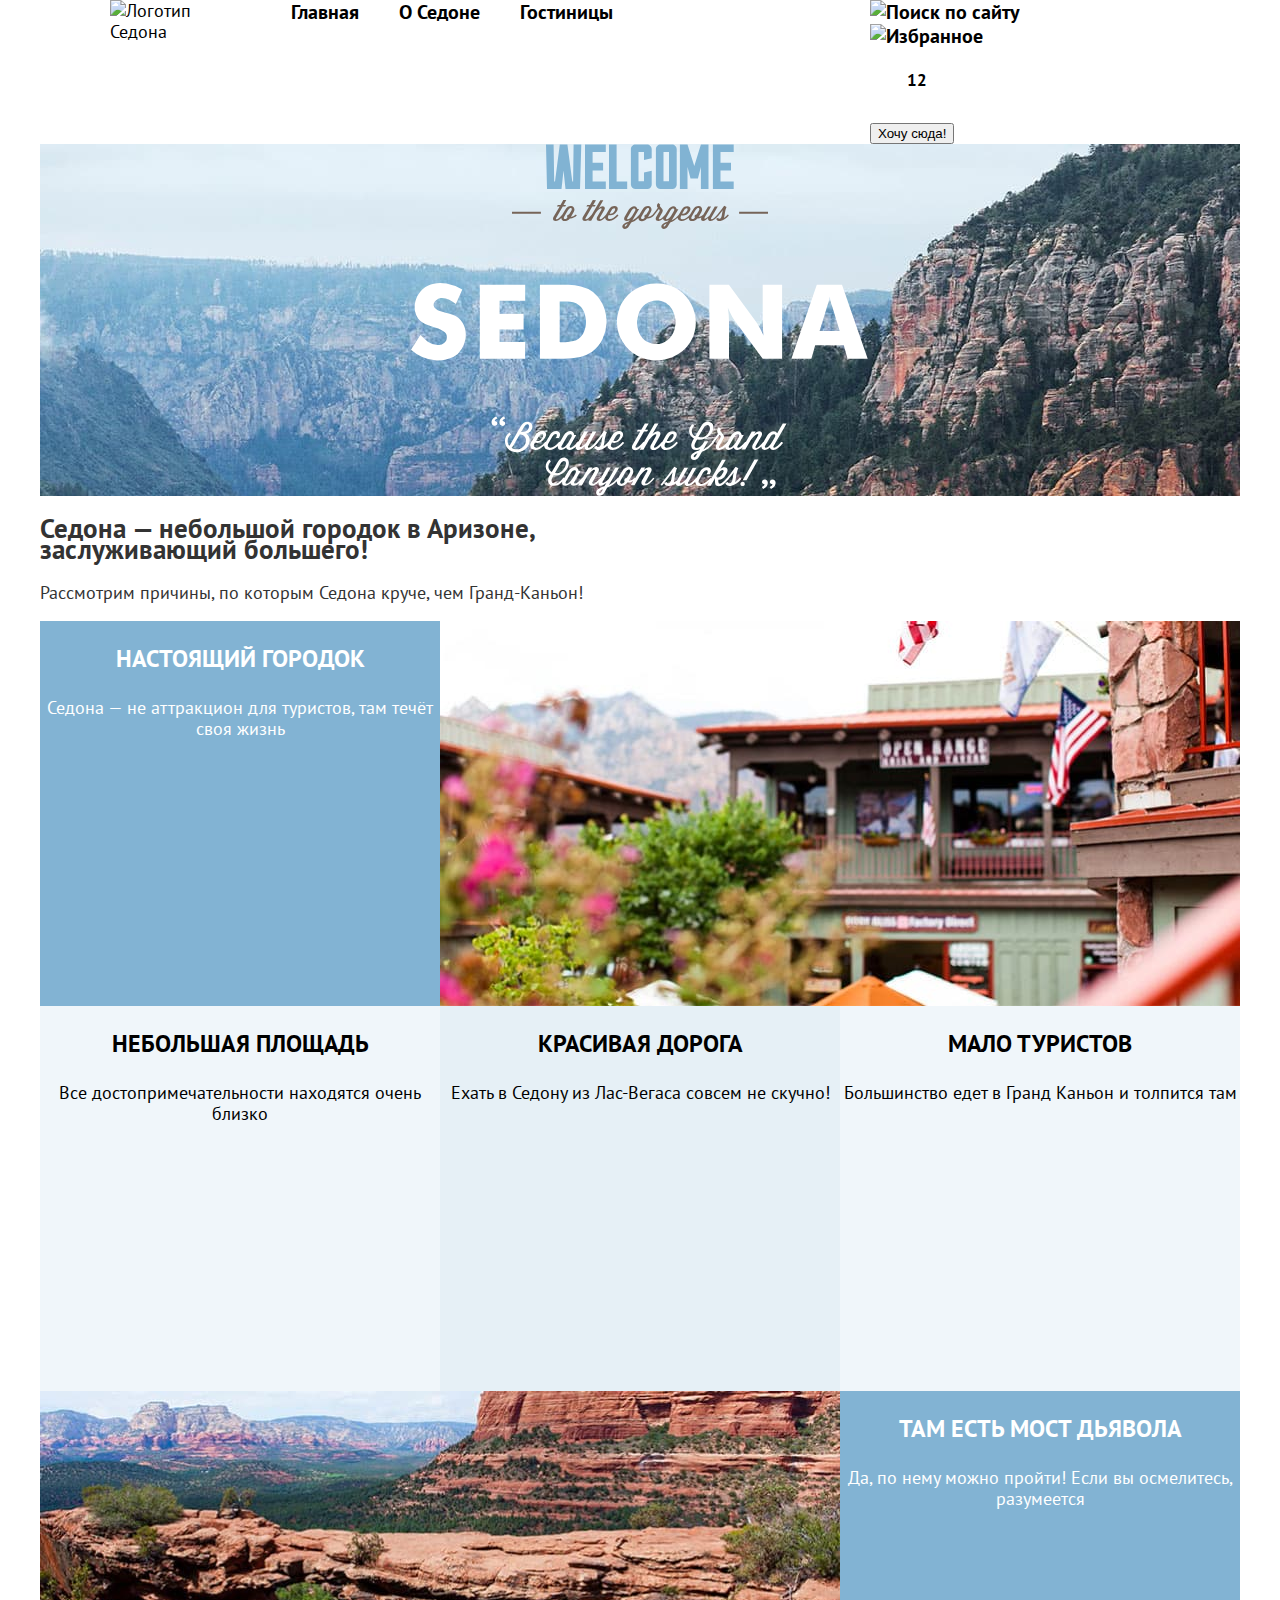
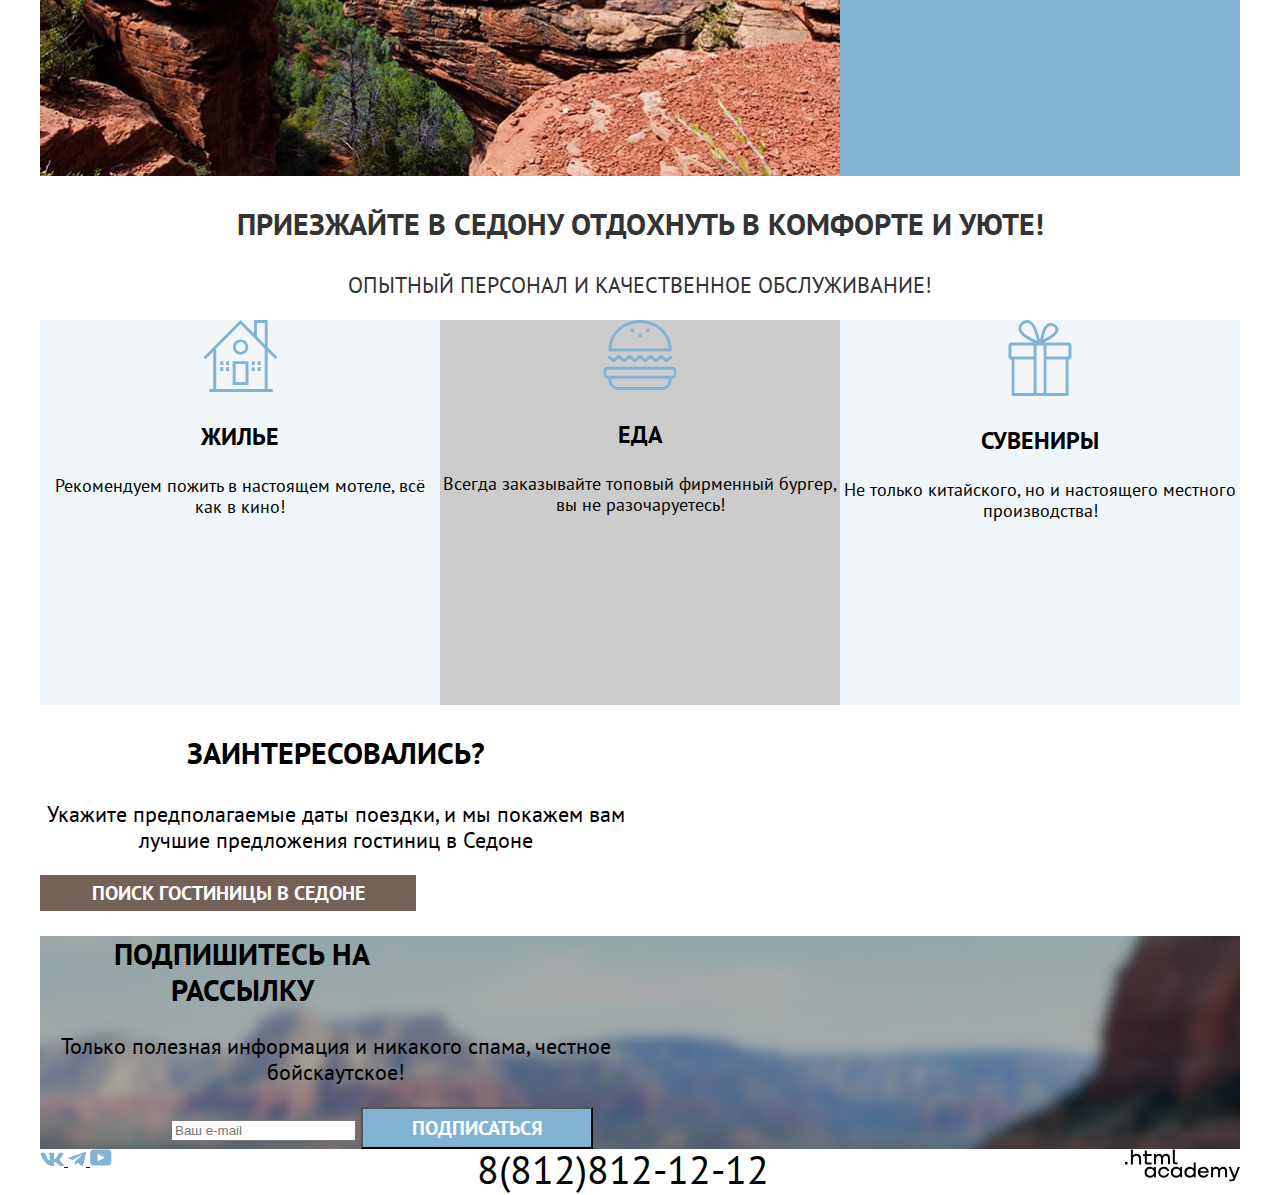
==== commit 34f0a389: "Создает сетку для элементов навигации" ====
--- a/index.html
+++ b/index.html
@@ -7,13 +7,13 @@
   </head>
   <body>
     <header class="page-header">
-      <a class=logo-link>
-       <img class="page-header-logo" src="images\index\header\logo.svg" width="140" height="70"  alt="Логотип Седона">
-      </a>
       <nav class="navigation">
+         <a class=logo-link>
+           <img class="page-header-logo" src="images\index\header\logo.svg" width="138" height="64"  alt="Логотип Седона">
+          </a>
         <ul class="navigation-list">
           <li class="navigation-item">
-            <a class="navigation-link-current">Главная</a>
+            <a class="navigation-link navigation-link-current">Главная</a>
           </li>
           <li class="navigation-item">
             <a class="navigation-link" href="#">О Седоне</a>
@@ -22,9 +22,7 @@
             <a class="navigation-link" href="catalog.html">Гостиницы</a>
           </li>
         </ul>
-      </nav>
-      <nav class="navigation-list navigation-user">
-        <ul class="navigation-list">
+        <ul class="navigation-list navigation-user">
           <li class="navigation-item">
             <a class="navigation-link" href="#">
               <img class="logo" src="images\index\header\searchicon.svg" width="18" height="18" alt="Поиск по сайту">
@@ -39,14 +37,13 @@
                 </sup>
               </p>
             </a>
-          </li>
-          <li>
-          <button type="button">Хочу сюда!</button>
+            <button type="button">Хочу сюда!</button>
           </li>
         </ul>
       </nav>
     </header>
-    <main class="main-index">
+    <main class="main-container main-index">
+     <div class="page-container">
       <h1 class="visually-hidden">Город Седона</h1>
        <section class="town">
         <img class="greetings-picture" src="images\index\main\welcome.svg" width="458" height="352" alt="welcome to the gorgeous sedona, because the grand canyon is sucks!">
@@ -62,24 +59,24 @@
           <li class="advantages-item">
             <h3 class="advantages-title">Настоящий городок</h3>
             <p class="advantages-description">Седона — не аттракцион для туристов, там течёт своя жизнь</p>
-            <img src="images\index\main\photo1.jpg" width="800" height="385" alt="Открытая терасса ресторана, на заднем плане горы">
           </li>
-          <li class="advantages-item">
+          <img src="images\index\main\photo1.jpg" width="800" height="385" alt="Открытая терасса ресторана, на заднем плане горы">
+          <li class="advantages-item  advantages-item-square">
             <h3 class="advantages-title">Небольшая площадь</h3>
             <p class="advantages-description">Все достопримечательности находятся очень близко</p>
           </li>
-          <li class="advantages-item">
+          <li class="advantages-item advantages-item-road">
             <h3 class="advantages-title">Красивая дорога</h3>
             <p class="advantages-description">Ехать в Седону из Лас-Вегаса совсем не скучно!</p>
           </li>
-          <li class="advantages-item">
+          <li class="advantages-item advantages-item-tourist">
             <h3 class="advantages-title">Мало туристов</h3>
             <p class="advantages-description">Большинство едет в Гранд Каньон и толпится там</p>
           </li>
+          <img src="images\index\main\photo2.jpg"width="800"height="385" alt="Вид на каньон и мост дьявола">
           <li class="advantages-item">
             <h3 class="advantages-title">Там есть мост дьявола</h3>
             <p class="advantages-description">Да, по нему можно пройти! Если вы осмелитесь, разумеется</p>
-            <img src="images\index\main\photo2.jpg"width="800"height="385" alt="Вид на каньон и мост дьявола">
           </li>
         </ul>
       </section>
@@ -87,19 +84,19 @@
           <p class="invitation">Приезжайте в Седону отдохнуть в комфорте и уюте!</p>
           <p class="invitation-description">Опытный персонал и качественное обслуживание!</p>
         <ul class="invitation-advertising">
-          <li class="invitation-advertising-item">
+          <li class="invitation-advertising-item invitation-advertising-item-living">
             <img class="logo-invitation" src="images\index\main\vectorhouse.svg" width="75" height="72" alt="Логотип Дом">
             <h3 class="invitation-advertising-title">Жилье</h3>
             <p class="invitation-advertising-description">Рекомендуем пожить в настоящем мотеле,
               всё как в кино!</p>
           </li>
-          <li class="invitation-advertising-item">
+          <li class="invitation-advertising-item invitation-advertising-item-food">
             <img class="logo-invitation" src="images\index\main\vectorburger.svg" width="74" height="70" alt="Логотип Бургер">
             <h3 class="invitation-advertising-title">Еда</h3>
             <p class="invitation-advertising-description">Всегда заказывайте
               топовый фирменный бургер, вы не разочаруетесь!</p>
           </li>
-          <li class="invitation-advertising-item">
+          <li class="invitation-advertising-item invitation-advertising-item-souvenir">
             <img class="logo-invitation" src="images\index\main\vectorbox.svg" width="64" height="76" alt="Логотип Подарок">
             <h3 class="invitation-advertising-title">Сувениры</h3>
             <p class="invitation-advertising-description">Не только китайского,
@@ -124,9 +121,11 @@
           </button>
         </form>
       </section>
+     </div>
     </main>
     <footer class="page-footer">
-      <ul class="navigation-list">
+      <div class="page-footer-container">
+      <ul class="footer-contacts">
        <li class="link-item">
          <a class="social-link" href="#">
            <img class="logo" src="images\index\footer\vectorvk.svg" width="24" height="14" alt="мы вконтакте">
@@ -137,7 +136,7 @@
            <img class="logo" src="images\index\footer\vectortg.svg" width="18" height="15" alt="мы в telegram">
          </a>
        </li>
-       <li>
+       <li class="link-item">
          <a class="social-link" href="#">
            <img class="logo" src="images\index\footer\vectoru.svg" width="22" height="17" alt="мы на youtube">
          </a>
@@ -146,7 +145,8 @@
      <address class="contacts-address">
       <a class="contacts-phone" href="tel:8(812)812-12-12">8(812)812-12-12</a>
      </address>
-     <img class="logo" src="images\index\footer\htmlacademy.svg" width="115" height="33" alt="html academy">
+     <img class="logo-footer" src="images\index\footer\htmlacademy.svg" width="115" height="33" alt="html academy">
+      </div>
     </footer>
   </body>
 </html>
--- a/styles/styles.css
+++ b/styles/styles.css
@@ -1,5 +1,5 @@
 
-@font-face{
+@font-face {
   font-family: "PT Sans";
   font-style: normal;
   font-weight: 400;
@@ -8,7 +8,7 @@
 }
 
 
-@font-face{
+@font-face {
   font-family: "PT Sans";
   font-style: normal;
   font-weight: 700;
@@ -16,12 +16,35 @@
   font-display: swap;
 }
 
+html {
+  height: 100%;
+}
+
 body {
+  margin: 0;
+  display: flex;
+  flex-direction: column;
+  min-height: 100%;
   font-family: "PT Sans", sans-serif;
   font-size: 18px;
   line-height: 21px;
-  color:#333333;
-  background-color:#ffffff ;
+  color: #333333;
+  background-color: #ffffff ;
+}
+
+.visually-hidden{
+  position: absolute;
+  width: 1px;
+  height: 1px;
+  margin: -1px;
+  padding: 0;
+  border: 0;
+  clip: rect(0 0 0 0);
+  overflow: hidden;
+}
+
+.main-container {
+  flex-grow: 1;
 }
 
 .button {
@@ -40,6 +63,17 @@
 color: #000000;
 }
 
+.page-header-logo {
+  width: 140px;
+  margin-right: 30px;
+}
+
+.navigation {
+  display: flex;
+  width: 1060px;
+  margin: 0 auto;
+}
+
 .navigation-link-current {
   font-size: 20px;
   line-height: 24px;
@@ -50,12 +84,28 @@
 }
 
 .navigation-link {
+  padding: 32px 20px;
   font-size: 20px;
   line-height: 24px;
   font-weight: 700;
   text-align: center;
   color: inherit;
   text-decoration: none;
+}
+
+.page-container {
+  width: 1200px;
+  margin: 0 auto;
+}
+
+.greetings-picture {
+  display: block;
+  margin: 0 auto;
+}
+
+.greetings {
+  margin: 0 auto;
+  padding: 0;
 }
 
 .town {
@@ -67,7 +117,30 @@
 }
 
 .advantages-list {
-  text-align: center;
+  display: flex;
+  flex-wrap: wrap;
+  margin: 0;
+  padding: 0;
+  text-align: center;
+  list-style: none;
+}
+
+.advantages-item {
+  width: 400px; ;
+  height: 385px;
+  color: #FFFFFF;
+  background-color: #82B3D3;
+}
+
+.advantages-item-square,
+.advantages-item-tourist {
+  background-color: rgba(131, 179, 211, 0.12);
+  color: #000000;
+}
+
+.advantages-item-road {
+  background-color:rgba(131, 179, 211, 0.2);
+  color: #000000;
 }
 
 .advantages-title {
@@ -79,6 +152,7 @@
 .invitation {
   font-size: 30px;
   line-height: 36px;
+  font-weight: 700;
   text-align: center;
   text-transform: uppercase;
 }
@@ -86,6 +160,31 @@
 .invitation-description {
   font-size: 22px;
   line-height: 26px;
+  font-weight: 400;
+}
+
+.invitation-advertising {
+  margin: 0;
+  padding: 0;
+  list-style: none;
+  display: flex;
+  justify-content: center;
+}
+
+.invitation-advertising-item {
+  width: 400px;
+  height: 385px;
+}
+
+.invitation-advertising-item-living,
+.invitation-advertising-item-souvenir {
+  background-color: rgba(131, 179, 211, 0.12);
+  color: #000000;
+}
+
+.invitation-advertising-item-food {
+  background-color: rgba(0, 0, 0, 0.2);
+  color: #000000;
 }
 
 .invitation-advertising-title {
@@ -103,17 +202,18 @@
   text-transform: none;
 }
 
-.hotel-search{
+.hotel-search {
+  width: 592px;
   color: #000000;
   background-color: #ffffff;
 }
 
 .hotel-search-name {
- font-weight: 700;
- font-size: 30px;
- line-height: 36px;
- text-align: center;
- text-transform: uppercase;
+  font-weight: 700;
+  font-size: 30px;
+  line-height: 36px;
+  text-align: center;
+  text-transform: uppercase;
 }
 
 .hotel-search-description {
@@ -124,7 +224,7 @@
   text-transform: none;
 }
 
-.button-hotel-search{
+.button-hotel-search {
   color: #FFFFFF;
   background-color: #756157;
   font-weight: 700;
@@ -133,9 +233,11 @@
   text-align: center;
   text-transform: uppercase;
   text-decoration: none;
-}
-
-.subscribe{
+  display: block;
+  width: 376px;
+}
+
+.subscribe {
   color: #000000;
   background-color: #ffffff;
   background-image: url("../images/index/main/backgrounsecond.jpg");
@@ -150,6 +252,7 @@
   line-height: 36px;
   text-align: center;
   text-transform: uppercase;
+  width: 404px;
 }
 
 .subscribe-invitation-description {
@@ -158,13 +261,19 @@
   line-height: 26px;
   text-align: center;
   text-transform: none;
-}
-
-.newsletter-form{
+  width: 592px;
+}
+
+.newsletter-form {
   font-weight: 400;
   font-size: 18px;
   line-height: 24px;
   text-align: center;
+  width: 684px;
+}
+
+.newsletter-button {
+  width: 232px ;
 }
 
 .page-footer {
@@ -174,18 +283,60 @@
   background-color: #ffffff;
 }
 
-.contacts-phone{
+.page-footer-container {
+  display: flex;
+  width: 1200px;
+  margin: 0 auto;
+}
+
+.footer-contacts {
+  list-style: none;
+  width: 200px;
+  margin: 0;
+  padding: 0;
+  margin-right: 237px;
+}
+
+.link-item {
+  display: inline;
+}
+
+.navigation-list {
+  display: flex;
+  flex-wrap: wrap;
+  list-style-type: none;
+  width: 620px;
+  margin: 0;
+  padding: 0;
+}
+
+.navigation-user {
+  max-width: 320px;
+  margin-left: auto;
+}
+
+.contacts-address {
+  width: 331px;
+}
+
+.logo-footer {
+  margin-left: auto;
+  max-width: 115px;
+}
+
+.contacts-phone {
   font-weight: 400;
   font-size: 40px;
   font-style: normal;
   line-height: 40px;
   text-align: center;
   text-decoration: none;
+  color: #000000;
 }
 
 .hotels-filters {
   background-image: url("../images/catalog/main/backgroundcatalog.jpg");
-  color:#ffffff;
+  color: #ffffff;
   background-color: #000000;
   background-size: 100% auto;
   background-repeat: no-repeat;
@@ -199,12 +350,33 @@
   text-transform: capitalize;
 }
 
+.breadcrumbs-list {
+  list-style: none;
+}
+
 .breadcrumbs {
   color: #ffffff;
 }
 
 .breadcrumbs-link {
   color: inherit;
+}
+
+.catalog-central-column {
+  width: 1060px;
+}
+
+.catalog-sort-and-filter {
+  display: flex;
+}
+
+.catalog-filter {
+  width: 371px;
+  margin-right: 141px;
+}
+
+.catalog-filter-list {
+  list-style: none;
 }
 
 .catalog-filter-title {
@@ -222,6 +394,10 @@
   color: #ffffff;
 }
 
+.product-card {
+  list-style: none;
+}
+
 .button-current {
   font-size: 20px;
   line-height: 36px;
@@ -233,7 +409,7 @@
   text-transform: uppercase;
 }
 
-.button-catalog{
+.button-catalog {
   font-size: 16px;
   line-height: 20px;
   font-weight: 700;
@@ -244,7 +420,7 @@
   text-transform: uppercase;
 }
 
-.button-catalog-current{
+.button-catalog-current {
   font-size: 16px;
   line-height: 20px;
   font-weight: 700;
@@ -272,18 +448,18 @@
   font-weight: 700;
   text-decoration: none;
 }
-.product-card-name{
-  font-weight: 400;
-  text-decoration: none;
-}
-
-.product-card-price{
+.product-card-name {
+  font-weight: 400;
+  text-decoration: none;
+}
+
+.product-card-price {
   font-weight: 400;
   text-decoration: none;
   text-align: right;
 }
 
-.product-card-button{
+.product-card-button {
   font-size: 16px;
   line-height: 20px;
   font-weight: 700;
@@ -294,7 +470,7 @@
   text-align: center;
 }
 
-.button-favorites{
+.button-favorites {
   font-size: 16px;
   line-height: 20px;
   font-weight: 700;
@@ -305,7 +481,7 @@
   text-align: center;
 }
 
-.product-card-rating{
+.product-card-rating {
   font-size: 16px;
   line-height: 20px;
   font-weight: 700;
@@ -318,6 +494,7 @@
 
 .pagination {
   background-color: #ffffff;
+  list-style: none;
 }
 
 .pagination-button {
@@ -340,7 +517,7 @@
   text-align: center;
 }
 
-.subscribe-catalog{
+.subscribe-catalog {
   color: #000000;
   background-color: #ffffff;
   background-size: 100% auto;
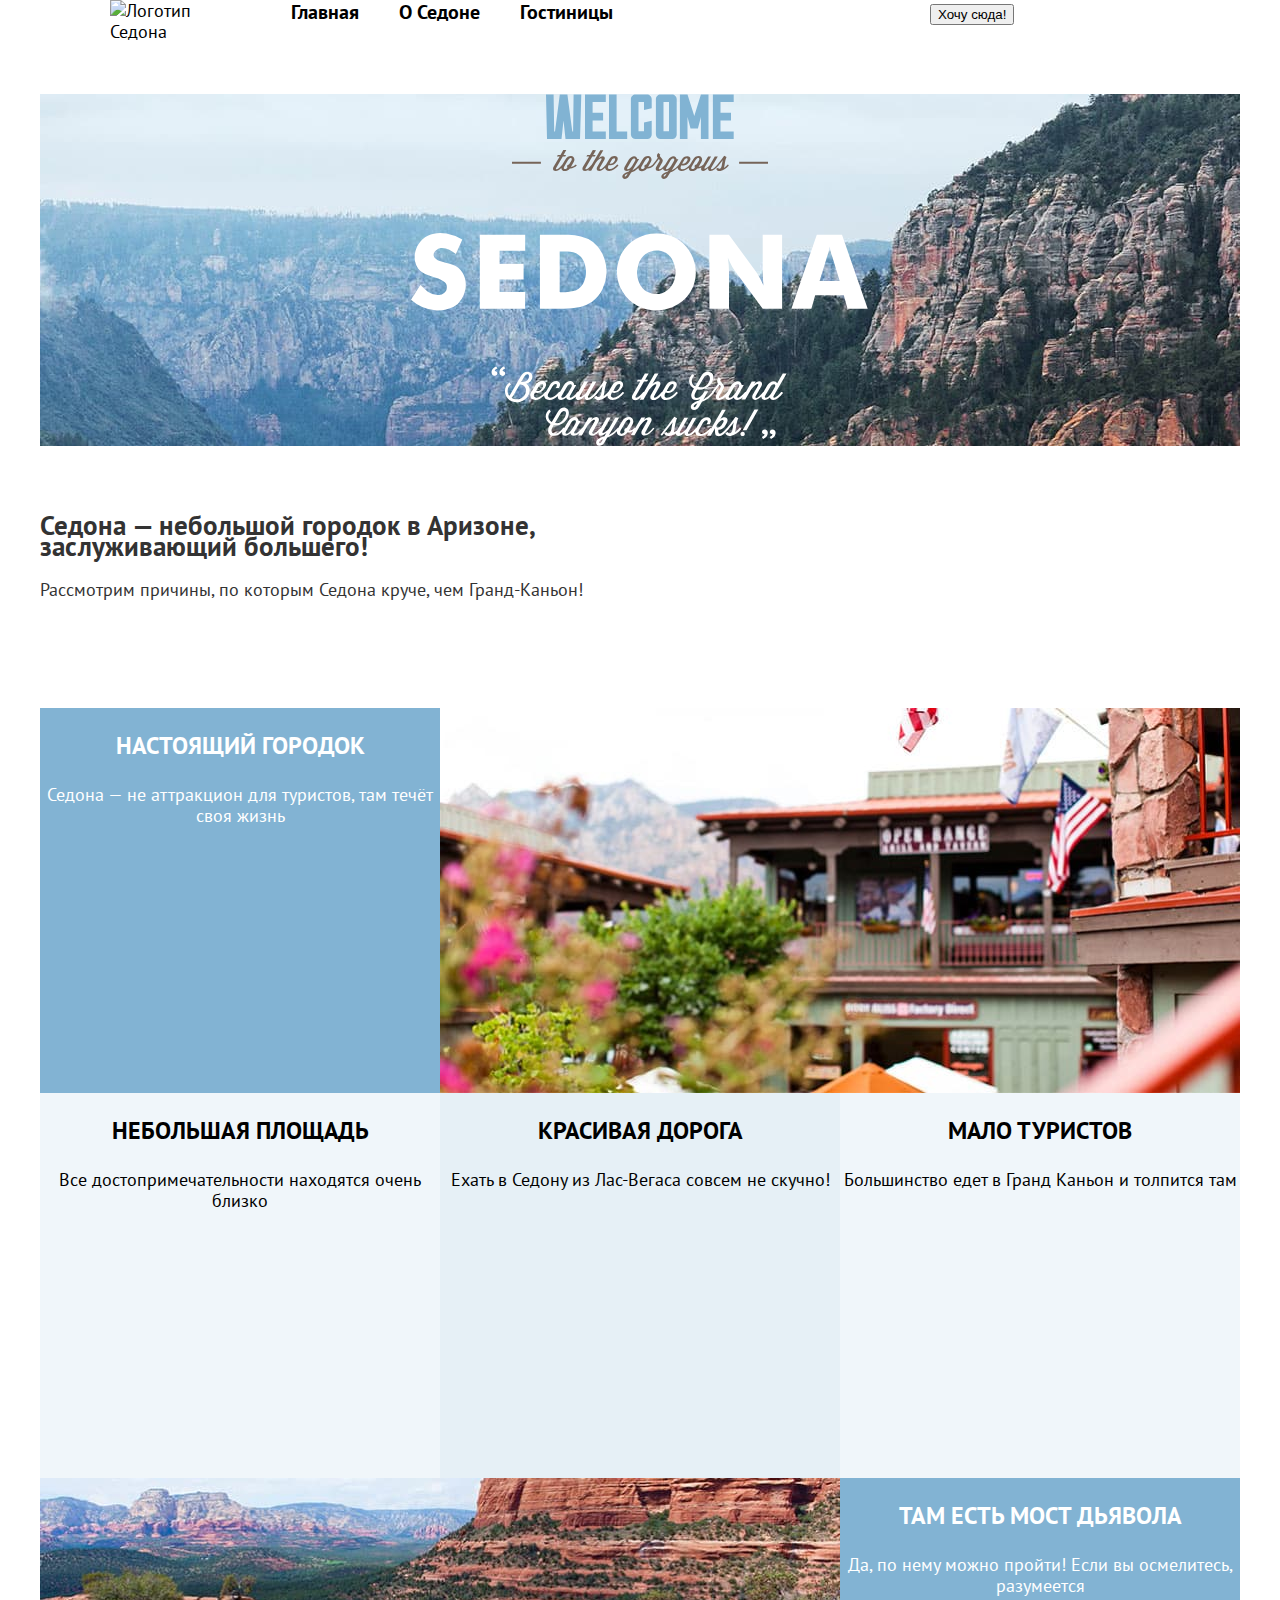
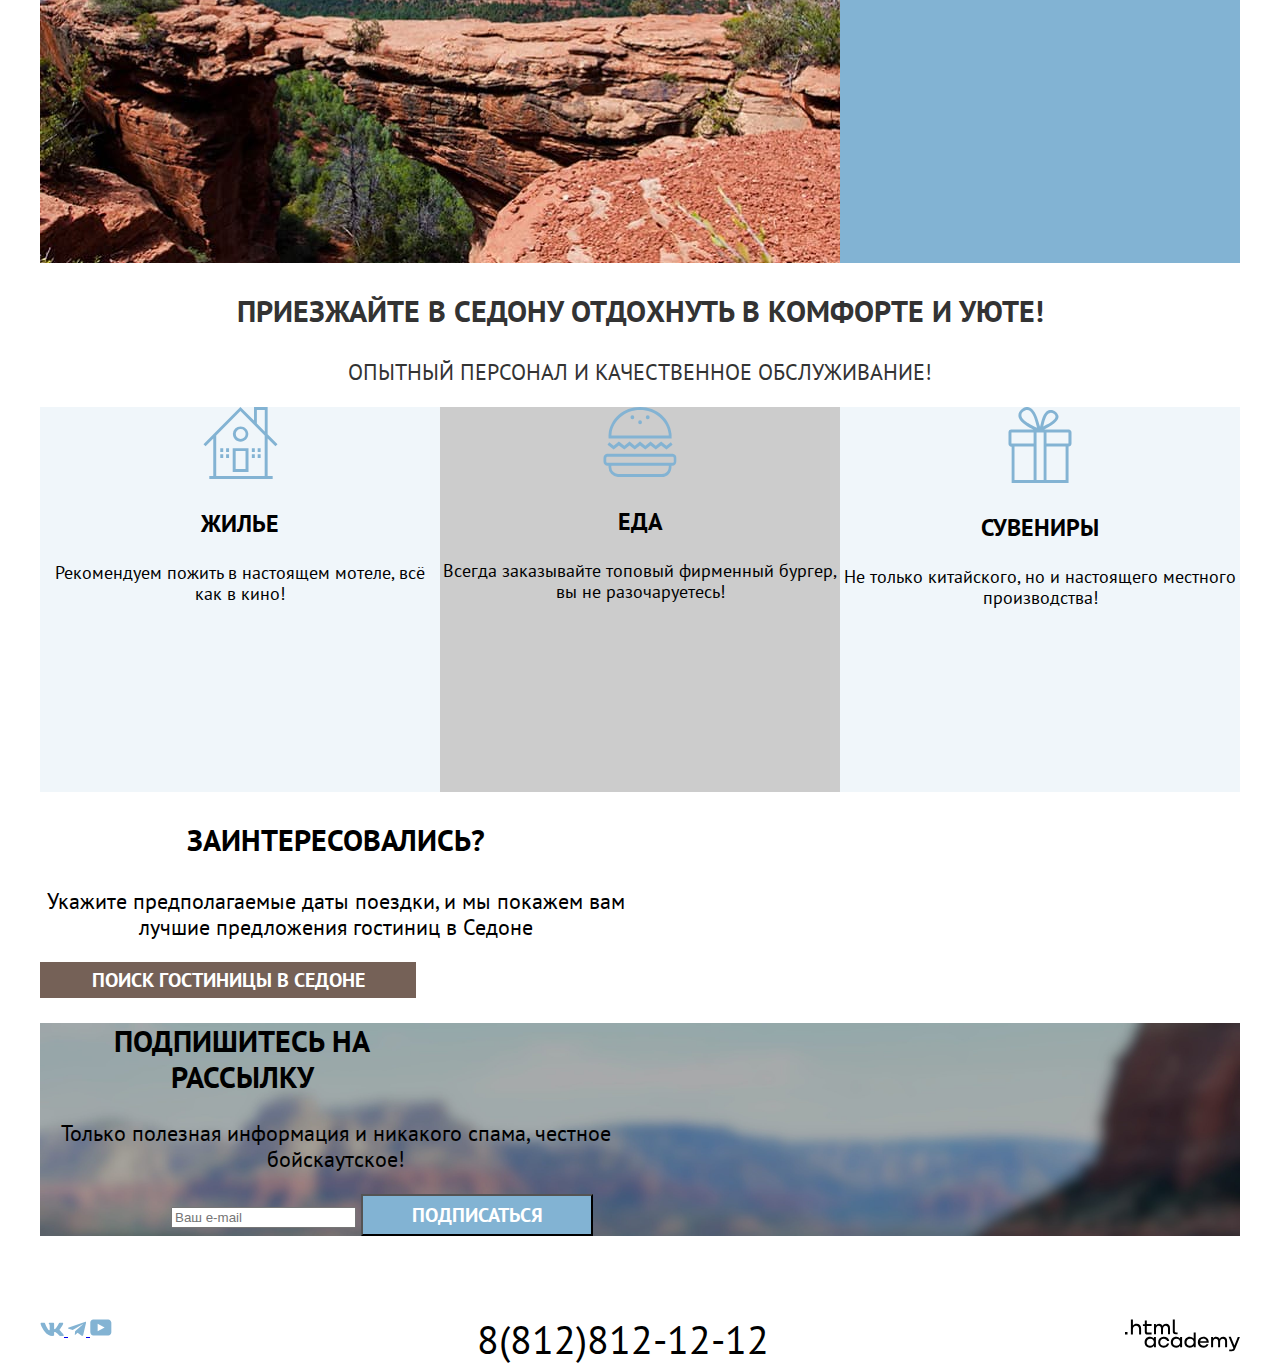
==== commit 29b44025: "Продолжает выполнять дз по главе 6" ====
--- a/index.html
+++ b/index.html
@@ -25,19 +25,14 @@
         <ul class="navigation-list navigation-user">
           <li class="navigation-item">
             <a class="navigation-link" href="#">
-              <img class="logo" src="images\index\header\searchicon.svg" width="18" height="18" alt="Поиск по сайту">
+              <span class="visually-hidden">Поиск</span>
             </a>
           </li>
           <li class="navigation-item">
             <a class="navigation-link" href="#">
-              <img class="logo" src="images\index\header\hearticon.svg" width="18" height="17" alt="Избранное">
-              <p>
-                <sup>
-                  12
-                </sup>
-              </p>
+              <span class="visually-hidden">Избранное</span>
             </a>
-            <button type="button">Хочу сюда!</button>
+            <button type="button-want">Хочу сюда!</button>
           </li>
         </ul>
       </nav>
--- a/styles/styles.css
+++ b/styles/styles.css
@@ -45,6 +45,8 @@
 
 .main-container {
   flex-grow: 1;
+  padding-top: 52px;
+  padding-bottom: 83px;
 }
 
 .button {
@@ -55,6 +57,20 @@
   text-align: center;
   color: #ffffff;
   background-color: #82B3D3;
+  text-decoration: none;
+  text-transform: uppercase;
+  width: 160px;
+}
+
+.button-want{
+  display: block;
+  font-family: inherit;
+  font-size: 20px;
+  line-height: 36px;
+  font-weight: 700;
+  text-align: center;
+  color: #ffffff;
+  background-color: #756157;
   text-decoration: none;
   text-transform: uppercase;
 }
@@ -93,6 +109,11 @@
   text-decoration: none;
 }
 
+.navigation-list .navigation-user{
+  min-width: 18px;
+  min-height: 17px;
+}
+
 .page-container {
   width: 1200px;
   margin: 0 auto;
@@ -101,11 +122,15 @@
 .greetings-picture {
   display: block;
   margin: 0 auto;
+  margin-bottom: 26px;
 }
 
 .greetings {
   margin: 0 auto;
   padding: 0;
+  margin-top: 69px;
+  padding-bottom: 69px;
+  margin-bottom: 21px;
 }
 
 .town {
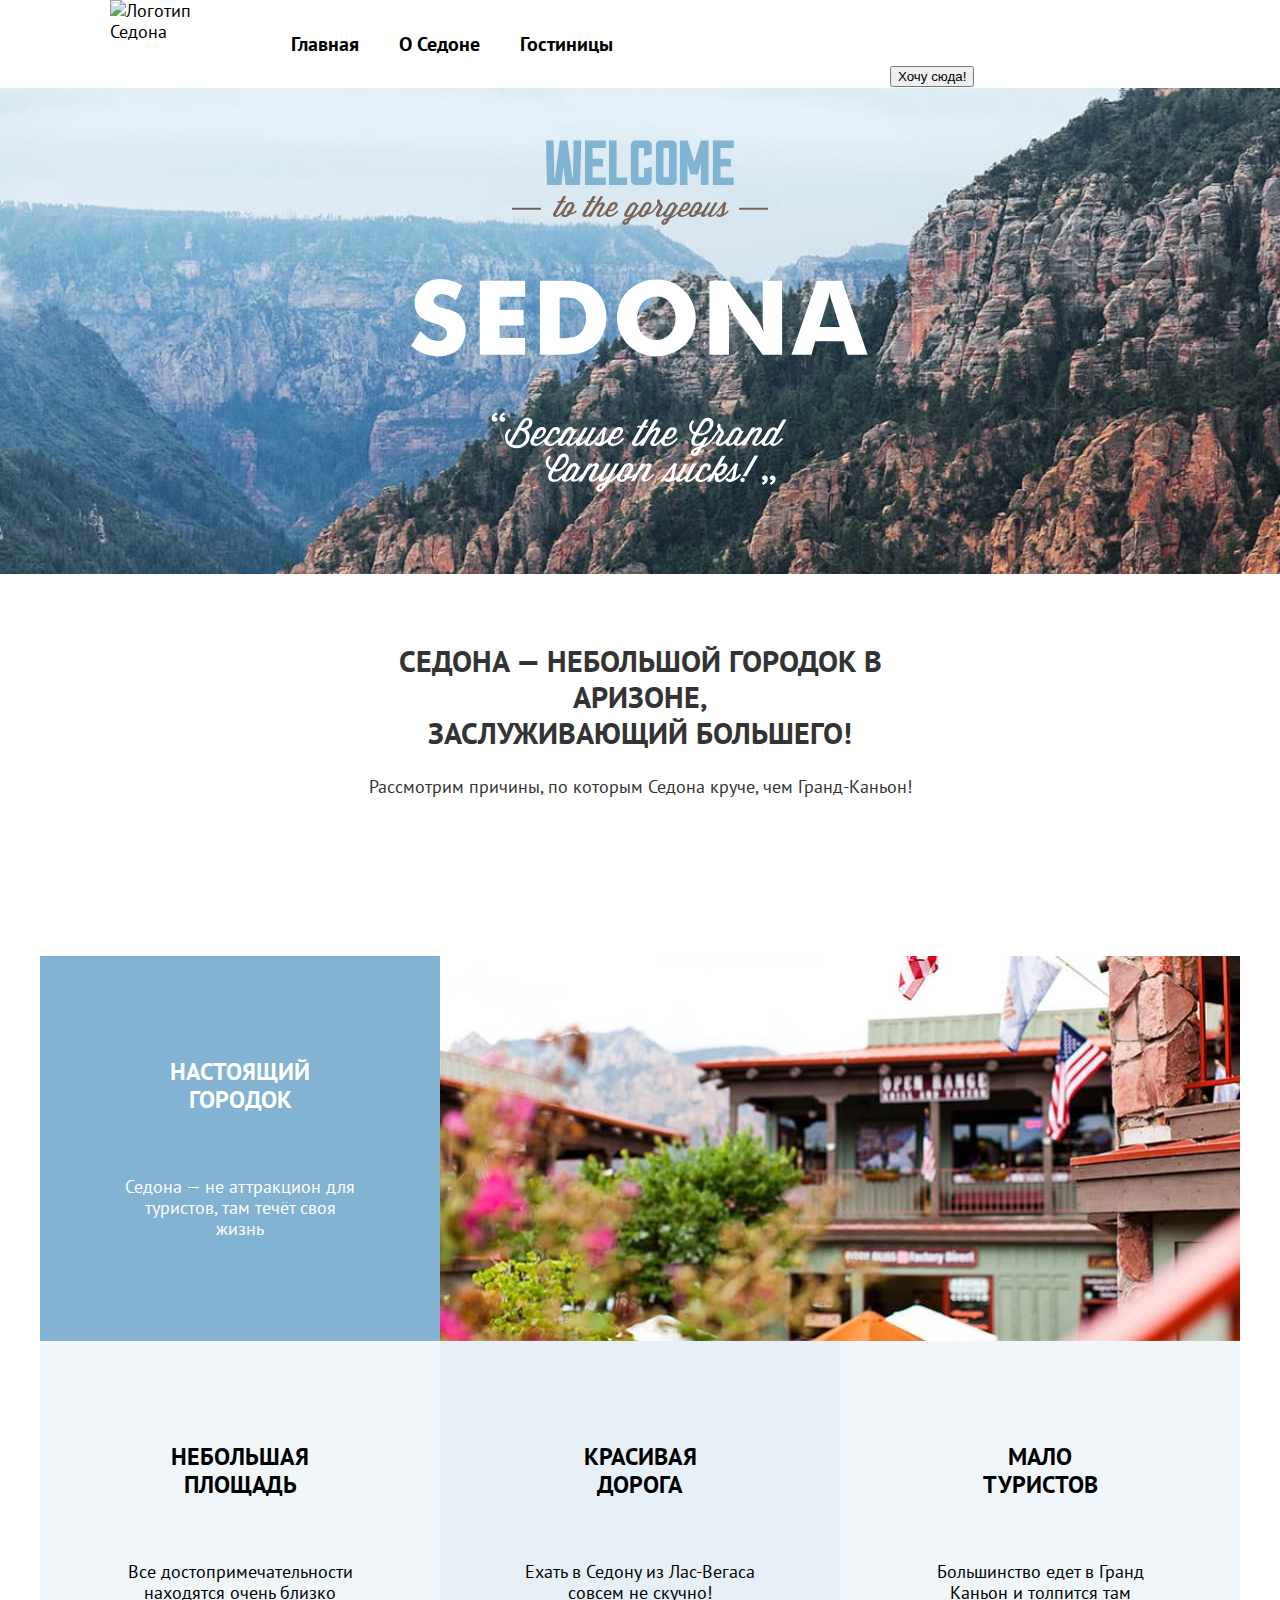
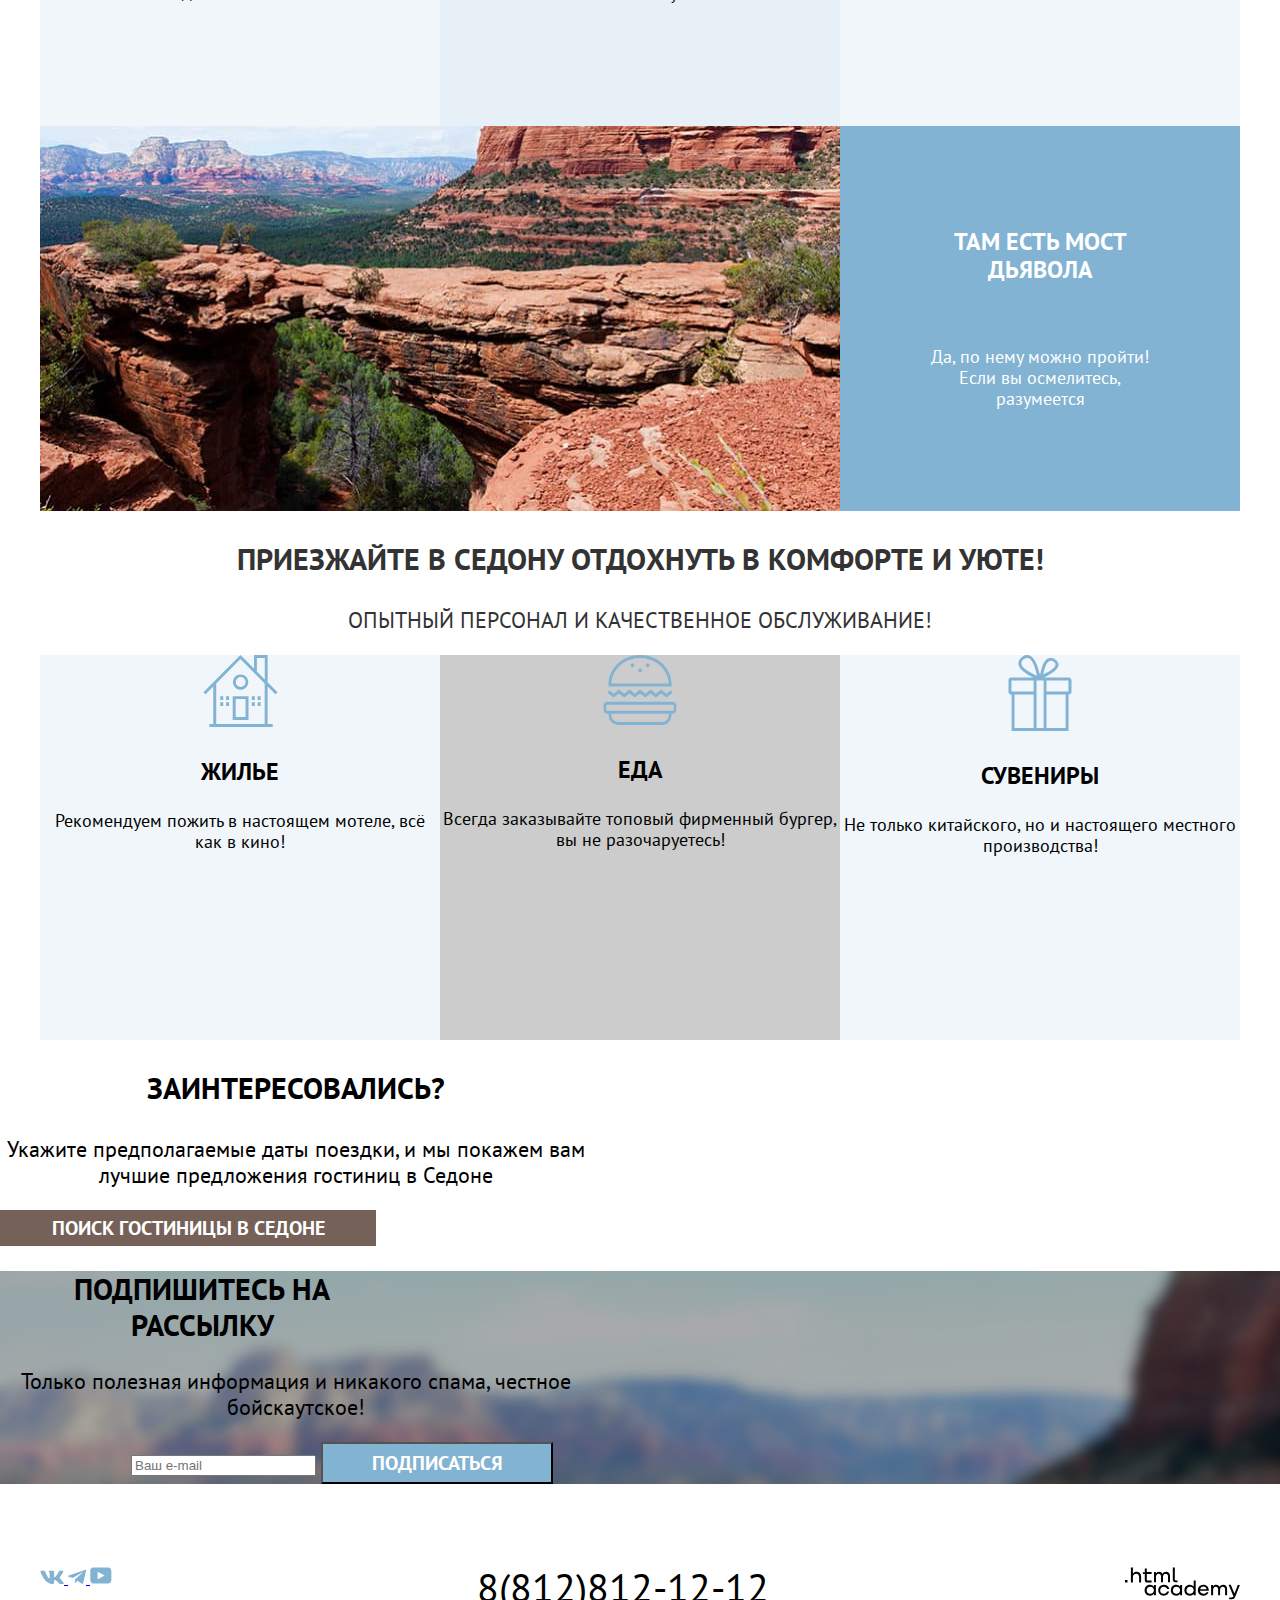
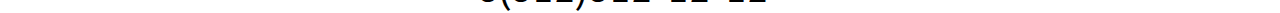
==== commit e5e5b34e: "Выполняет сетки компонентов главной страницы" ====
--- a/index.html
+++ b/index.html
@@ -38,11 +38,10 @@
       </nav>
     </header>
     <main class="main-container main-index">
-     <div class="page-container">
-      <h1 class="visually-hidden">Город Седона</h1>
-       <section class="town">
-        <img class="greetings-picture" src="images\index\main\welcome.svg" width="458" height="352" alt="welcome to the gorgeous sedona, because the grand canyon is sucks!">
-       </section>
+      <section class="welcome">
+       <h1 class="visually-hidden">Город Седона</h1>
+         <img class="greetings-picture" src="images\index\main\welcome.svg" width="458" height="352" alt="welcome to the gorgeous sedona, because the grand canyon is sucks!">
+      </section>
       <section class="greetings">
         <h2 class="greetings-description">Седона — небольшой городок в Аризоне,<br>
           заслуживающий большего!</h2>
@@ -116,7 +115,6 @@
           </button>
         </form>
       </section>
-     </div>
     </main>
     <footer class="page-footer">
       <div class="page-footer-container">
--- a/styles/styles.css
+++ b/styles/styles.css
@@ -43,12 +43,6 @@
   overflow: hidden;
 }
 
-.main-container {
-  flex-grow: 1;
-  padding-top: 52px;
-  padding-bottom: 83px;
-}
-
 .button {
   font-family: inherit;
   font-size: 20px;
@@ -100,6 +94,7 @@
 }
 
 .navigation-link {
+  display: block;
   padding: 32px 20px;
   font-size: 20px;
   line-height: 24px;
@@ -109,43 +104,71 @@
   text-decoration: none;
 }
 
-.navigation-list .navigation-user{
+.navigation-list .navigation-user {
   min-width: 18px;
   min-height: 17px;
 }
 
+.main-container {
+  flex-grow: 1;
+  padding-bottom: 83px;
+}
+
 .page-container {
   width: 1200px;
   margin: 0 auto;
 }
 
-.greetings-picture {
+.greetings {
+  width: 1200px;
   display: block;
   margin: 0 auto;
-  margin-bottom: 26px;
-}
-
-.greetings {
-  margin: 0 auto;
-  padding: 0;
-  margin-top: 69px;
   padding-bottom: 69px;
-  margin-bottom: 21px;
-}
-
-.town {
+  text-align: center;
+  margin-top: 57px ;
+}
+
+.greetings-description{
+  font-weight: 700;
+  font-size: 30px;
+  line-height: 36px;
+  text-transform: uppercase;
+  width: 620px ;
+  margin:69px 290px 25px 290px ;
+}
+
+.greetings-description-review{
+  width: 651px ;
+  margin:0 275px 69px 275px;
+}
+
+.welcome{
   color: #000000;
   background-color: #ffffff;
   background-image: url("../images/index/main/indexbackground.jpg");
   background-size: 100% auto;
   background-repeat: no-repeat;
+  margin: 0 auto;
+}
+
+.greetings-picture {
+  display: block;
+  margin: 0 auto;
+  margin-bottom: 26px;
+  padding-top: 52px ;
+  padding-bottom: 82px;
+}
+
+.advantages{
+  text-align: center;
+  text-transform: uppercase;
+  margin: 21px 0 0 0;
 }
 
 .advantages-list {
   display: flex;
   flex-wrap: wrap;
-  margin: 0;
-  padding: 0;
+  margin: 0 auto;
   text-align: center;
   list-style: none;
 }
@@ -155,6 +178,7 @@
   height: 385px;
   color: #FFFFFF;
   background-color: #82B3D3;
+  text-transform: none;
 }
 
 .advantages-item-square,
@@ -169,9 +193,14 @@
 }
 
 .advantages-title {
+  margin: 102px 112px 62px 112px;
   font-size: 24px;
   line-height: 28px;
   text-transform: uppercase;
+}
+
+.advantages-description{
+  margin: 0 85px 102px 85px;
 }
 
 .invitation {
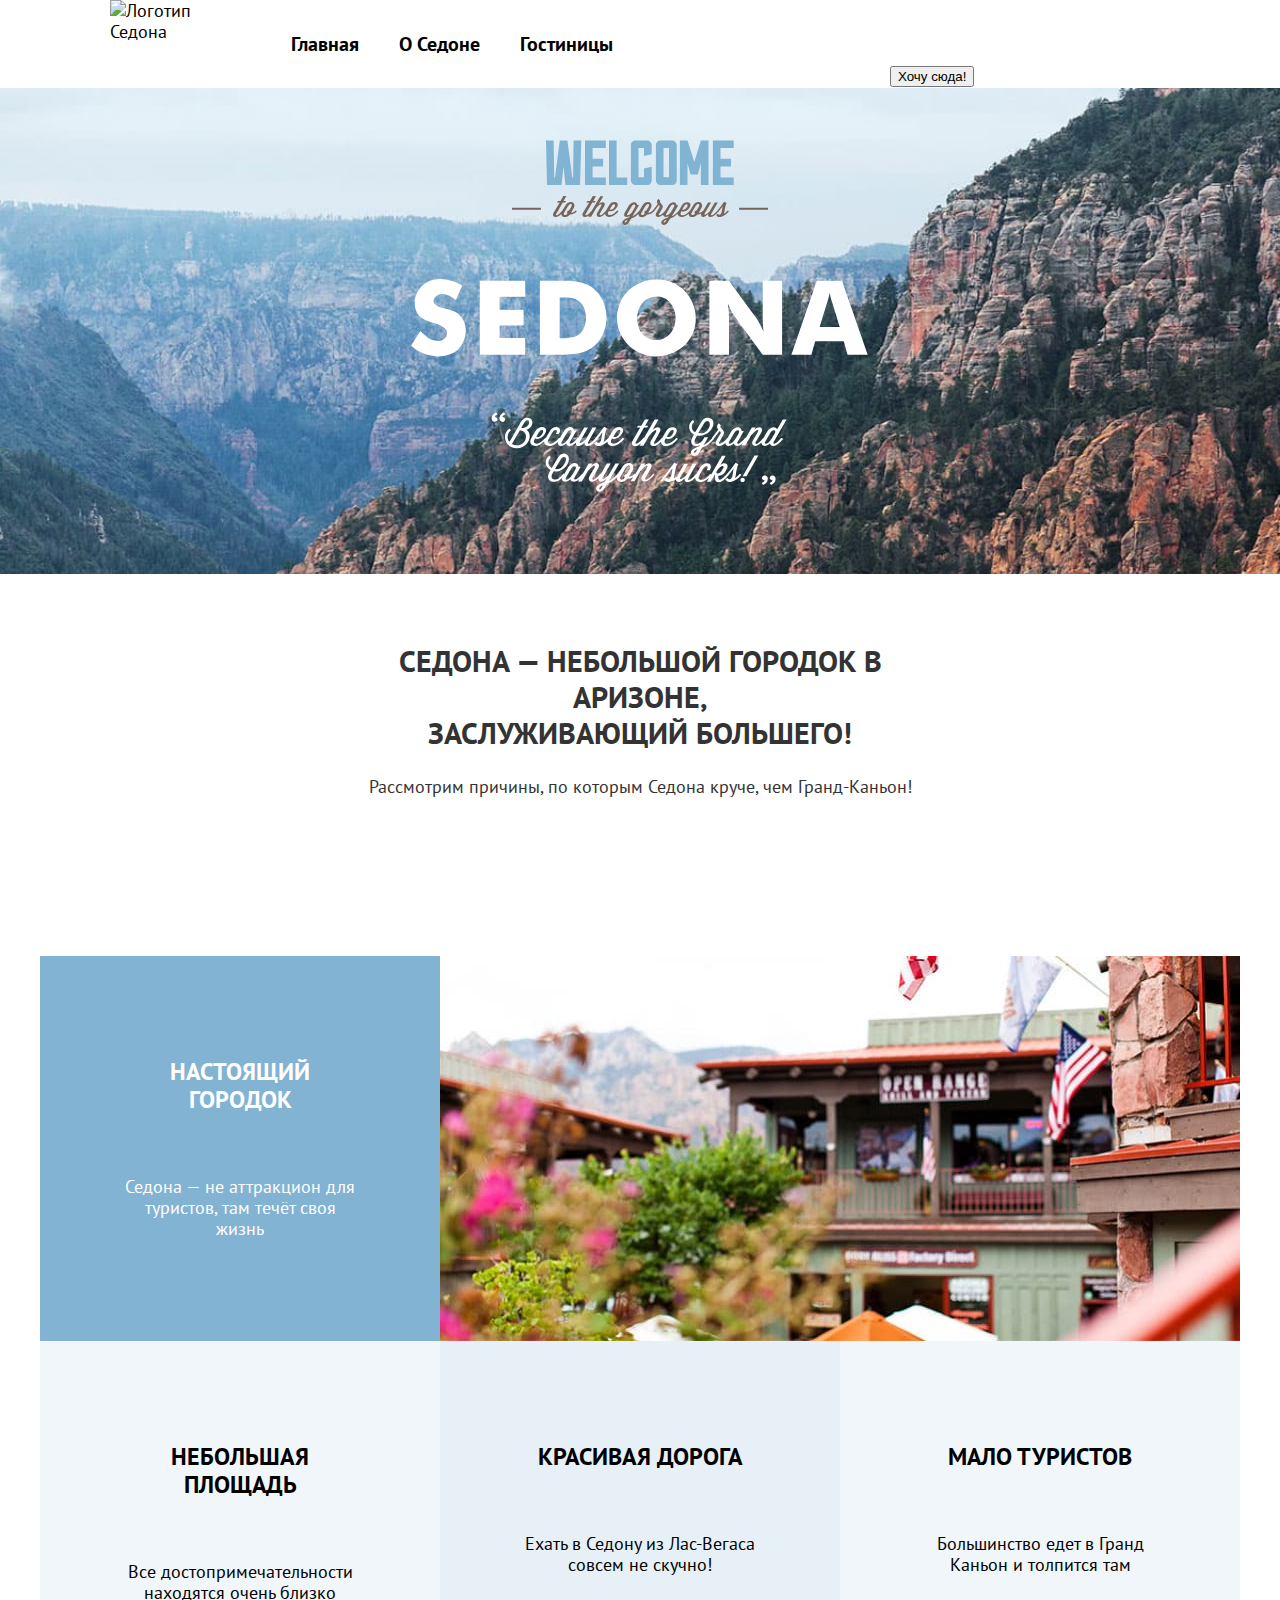
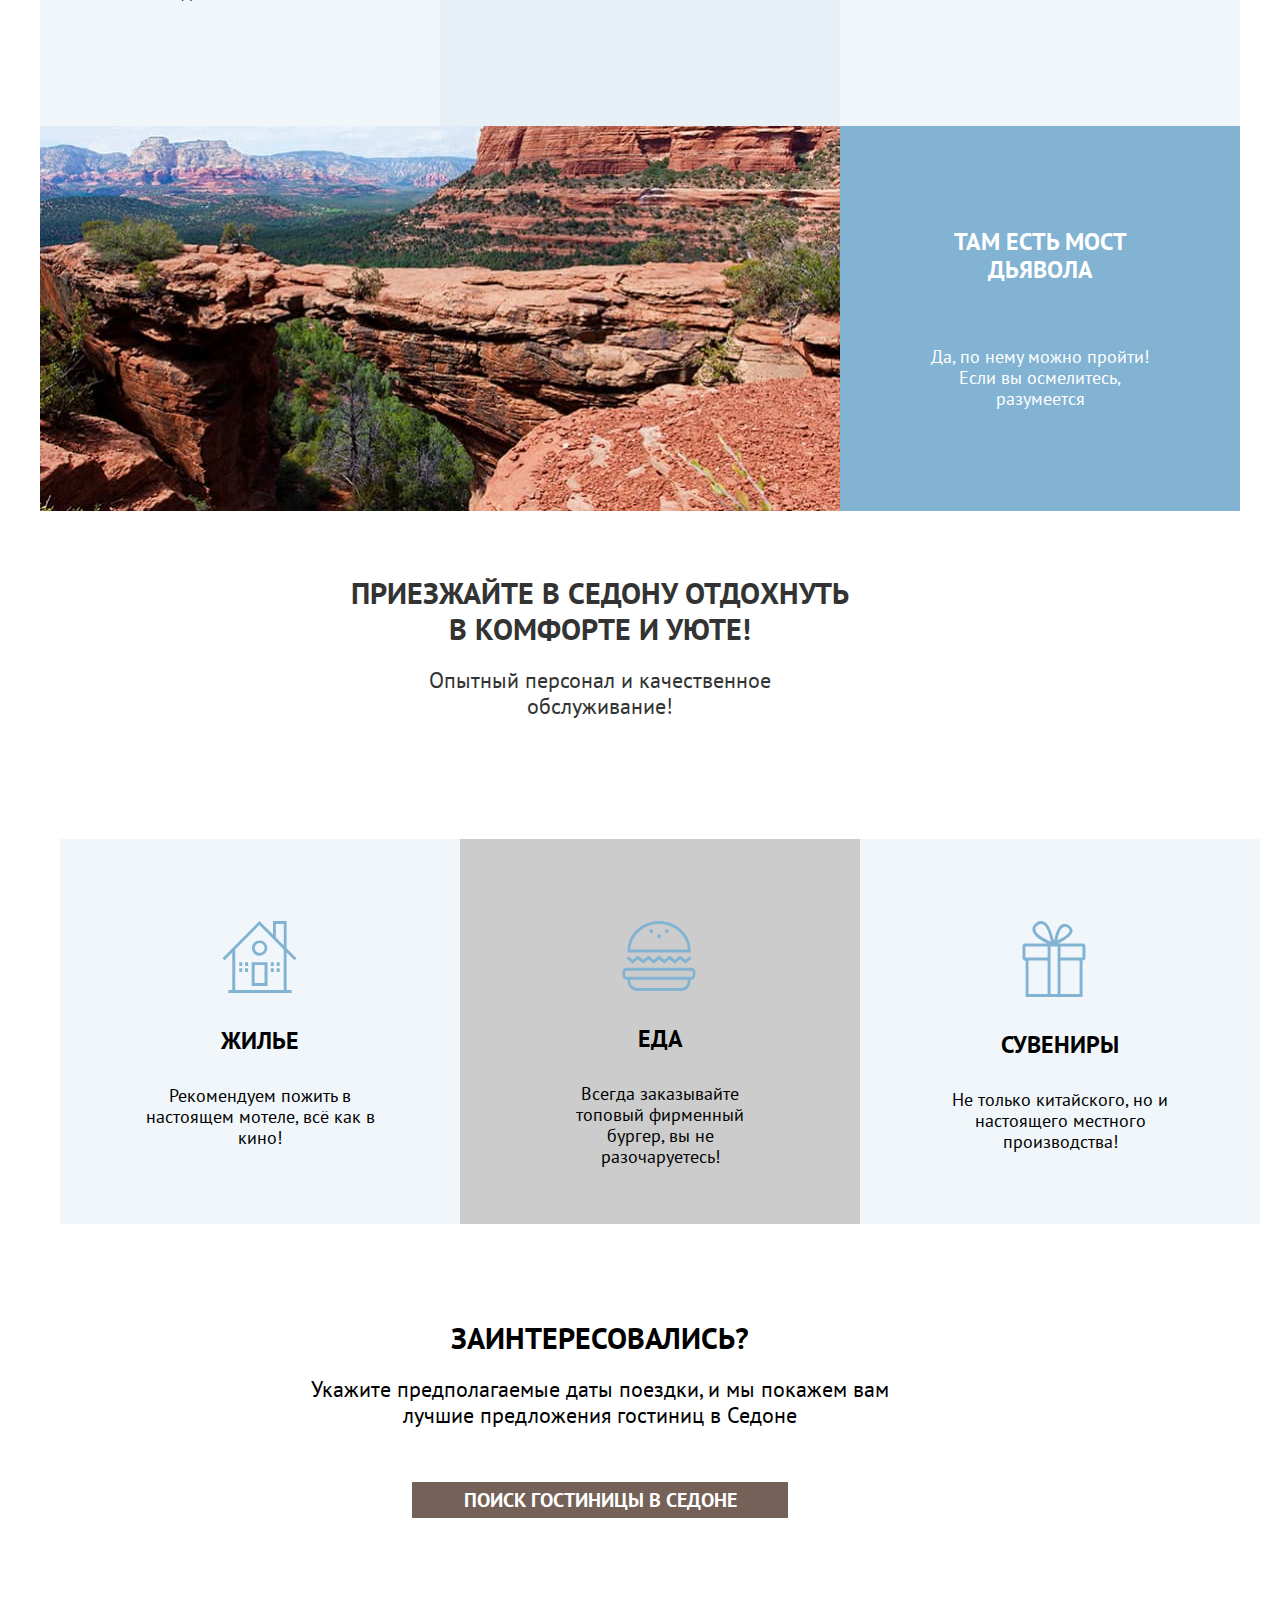
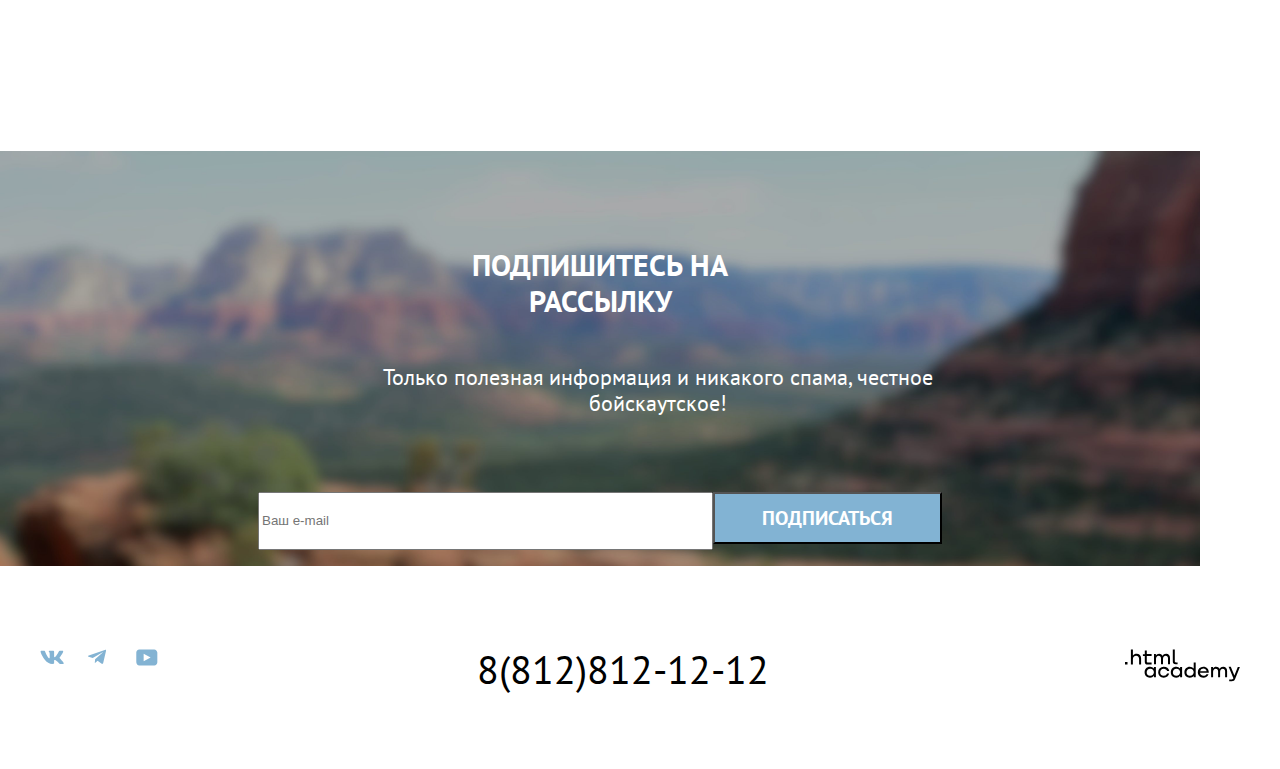
==== commit 4b935132: "Доделывает сетки компонентов на главной странице" ====
--- a/index.html
+++ b/index.html
@@ -74,9 +74,11 @@
           </li>
         </ul>
       </section>
-      <section class="invitation">
+      <section class="invitation-welcome">
           <p class="invitation">Приезжайте в Седону отдохнуть в комфорте и уюте!</p>
           <p class="invitation-description">Опытный персонал и качественное обслуживание!</p>
+      </section>
+      <section class="advertising">
         <ul class="invitation-advertising">
           <li class="invitation-advertising-item invitation-advertising-item-living">
             <img class="logo-invitation" src="images\index\main\vectorhouse.svg" width="75" height="72" alt="Логотип Дом">
--- a/styles/styles.css
+++ b/styles/styles.css
@@ -193,7 +193,8 @@
 }
 
 .advantages-title {
-  margin: 102px 112px 62px 112px;
+  margin: 102px 85px 62px 85px;
+  padding: 0 27;
   font-size: 24px;
   line-height: 28px;
   text-transform: uppercase;
@@ -203,23 +204,40 @@
   margin: 0 85px 102px 85px;
 }
 
+.invitation-welcome {
+  display: block;
+  text-align: center;
+  text-transform: uppercase;
+  width: 1200px;
+  height: 246px;
+  margin: 0;
+}
+
 .invitation {
   font-size: 30px;
   line-height: 36px;
   font-weight: 700;
-  text-align: center;
-  text-transform: uppercase;
+  width: 505px;
+  height: 72px;
+  text-align: center;
+  margin: 64px 347px 20px 347px;
 }
 
 .invitation-description {
   font-size: 22px;
   line-height: 26px;
   font-weight: 400;
-}
-
-.invitation-advertising {
+  text-transform: none;
+  margin: 0 355px 64px 355px;
+}
+
+.advertising{
   margin: 0;
   padding: 0;
+  align-items: center
+}
+
+.invitation-advertising {
   list-style: none;
   display: flex;
   justify-content: center;
@@ -241,11 +259,18 @@
   color: #000000;
 }
 
+.logo-invitation{
+  margin: 82px 162px 0 162px;
+}
+
 .invitation-advertising-title {
   font-size: 24px;
   line-height: 28px;
   text-align: center;
   text-transform: uppercase;
+  width: 230px;
+  height: 28px;
+  margin: 30px 85px;
 }
 
 .invitation-advertising-description {
@@ -254,10 +279,14 @@
   line-height: 21px;
   text-align: center;
   text-transform: none;
+  width: 230px ;
+  height: 63px ;
+  margin: 30px 85px 81px 85px;
 }
 
 .hotel-search {
   width: 592px;
+  height: 406px;
   color: #000000;
   background-color: #ffffff;
 }
@@ -268,14 +297,18 @@
   line-height: 36px;
   text-align: center;
   text-transform: uppercase;
-}
-
-.hotel-search-description {
+  margin: 96px 451px 20px 451px;
+}
+
+.hotel-search-description{
   font-weight: 400;
   font-size: 22px;
   line-height: 26px;
-  text-align: center;
   text-transform: none;
+  width: 592px;
+  height: 52px;
+  margin: 0 304px 54px 304px;
+  text-align: center;
 }
 
 .button-hotel-search {
@@ -289,6 +322,7 @@
   text-decoration: none;
   display: block;
   width: 376px;
+  margin: 0 412px 96px 412px;
 }
 
 .subscribe {
@@ -297,37 +331,54 @@
   background-image: url("../images/index/main/backgrounsecond.jpg");
   background-size: 100% auto;
   background-repeat: no-repeat;
+  width: 1200px;
+  height: 415px;
 }
 
 
 .subscribe-invitation {
+  display: block;
+  color: #FFFFFF;
   font-weight: 700;
   font-size: 30px;
   line-height: 36px;
   text-align: center;
   text-transform: uppercase;
   width: 404px;
+  padding: 96px 398px 20px 398px ;
 }
 
 .subscribe-invitation-description {
+  color: #FFFFFF;
   font-weight: 400;
   font-size: 22px;
   line-height: 26px;
   text-align: center;
   text-transform: none;
   width: 592px;
+  padding: 0 362px 54px 362px;
 }
 
 .newsletter-form {
+  display: flex;
   font-weight: 400;
   font-size: 18px;
   line-height: 24px;
   text-align: center;
   width: 684px;
+  padding: 0 258px 104px 258px;
+  align-items: baseline;
+}
+
+.field{
+display: flex;
+width: 452px;
+height: 52px;
 }
 
 .newsletter-button {
   width: 232px ;
+  height: 52px;
 }
 
 .page-footer {
@@ -340,10 +391,13 @@
 .page-footer-container {
   display: flex;
   width: 1200px;
+  height: 120px;
   margin: 0 auto;
 }
 
 .footer-contacts {
+  display: flex;
+  flex-wrap: wrap;
   list-style: none;
   width: 200px;
   margin: 0;
@@ -352,7 +406,15 @@
 }
 
 .link-item {
-  display: inline;
+  display: block;
+  width: 48px;
+  height: 40px;
+}
+
+.logo-footer{ width: 200px;
+  margin: 0;
+  padding: 0;
+  margin-left: 236px;
 }
 
 .navigation-list {
